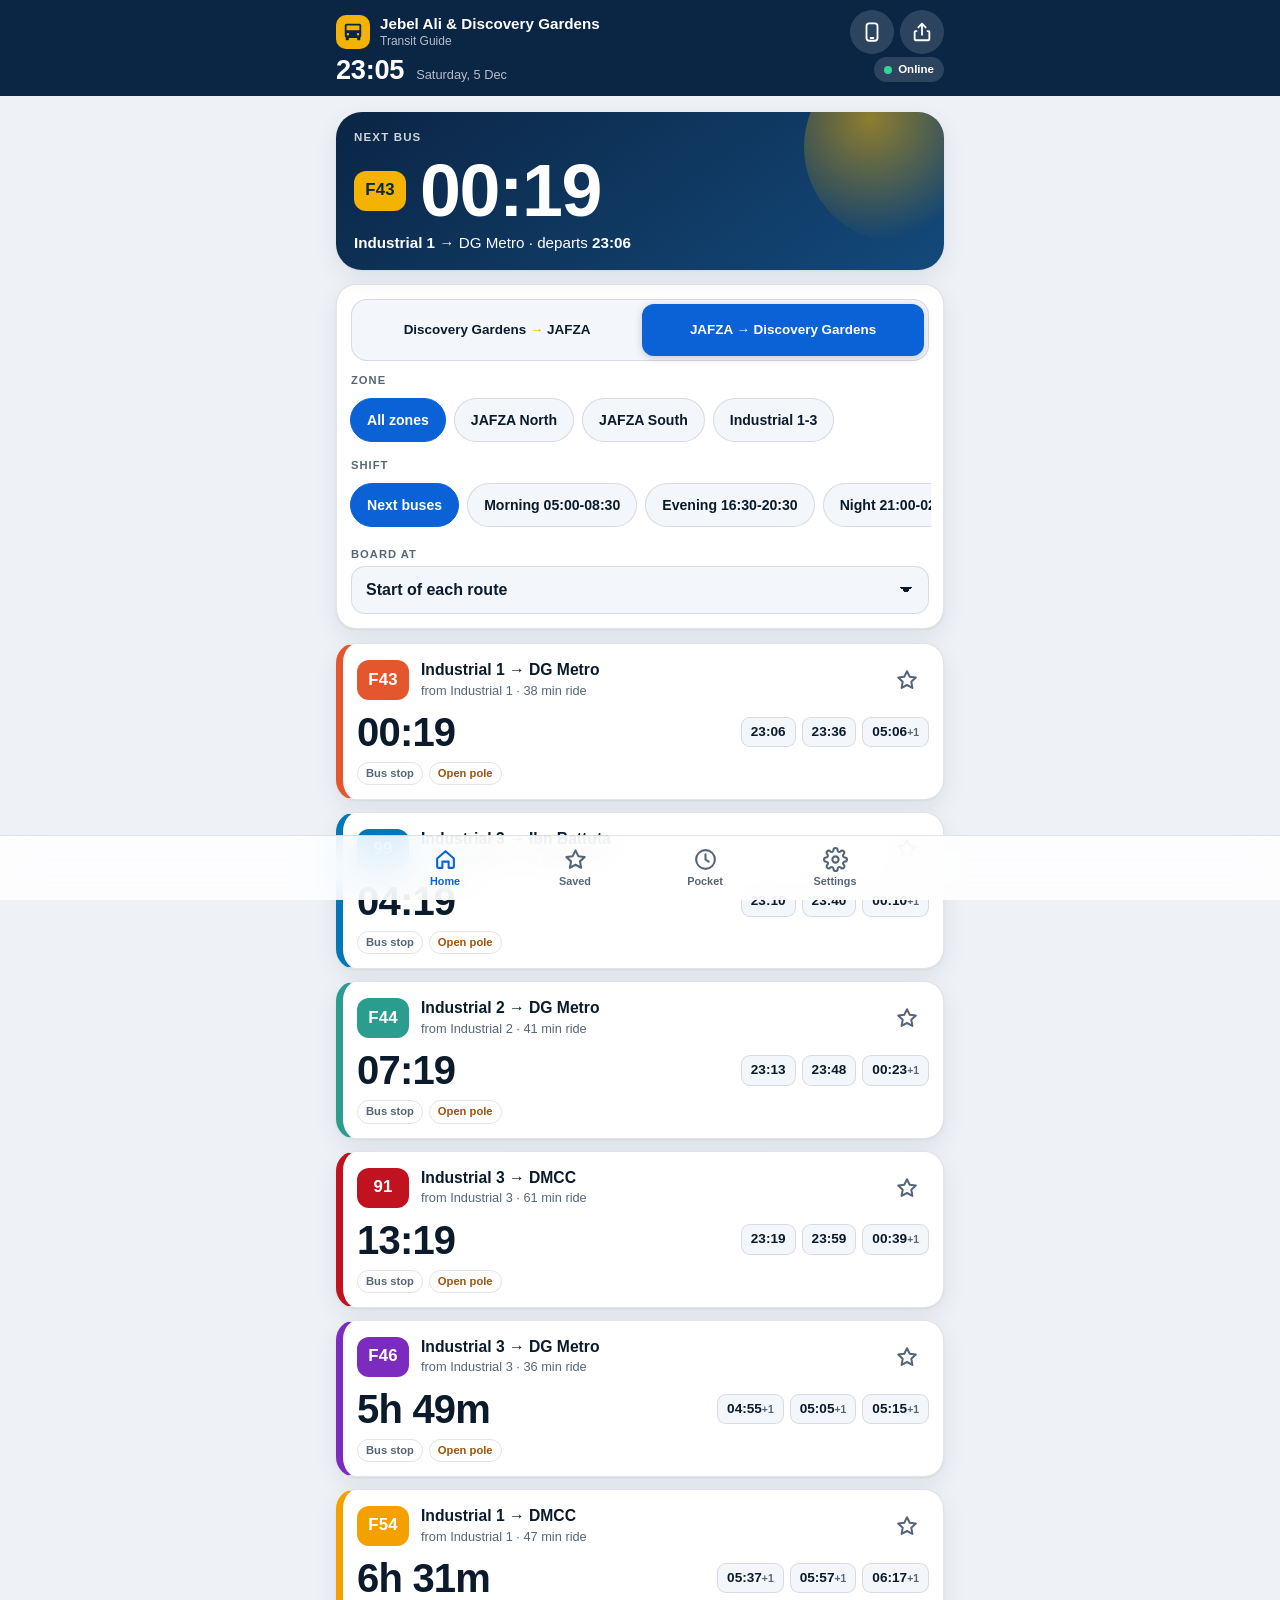
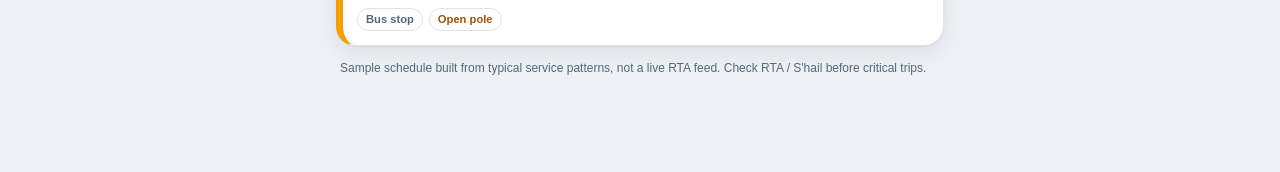
==== index.html @ 475da029 "Add files via upload" ====
<!doctype html>
<html lang="en" data-theme="standard">
<head>
  <meta charset="utf-8">
  <meta name="viewport" content="width=device-width, initial-scale=1, viewport-fit=cover">
  <title>Jebel Ali &amp; Discovery Gardens Transit Guide</title>
  <meta name="description" content="Offline-first bus timetable for Discovery Gardens, JAFZA and Jebel Ali Industrial Area. Routes F43, F44, F46, F54, 99 and 91 with live countdowns and Dubai Metro links.">
  <meta name="theme-color" content="#0b2545" id="meta-theme">
  <meta name="application-name" content="JAFZA Commute">

  <!-- iOS / PWA -->
  <meta name="mobile-web-app-capable" content="yes">
  <meta name="apple-mobile-web-app-capable" content="yes">
  <meta name="apple-mobile-web-app-title" content="JAFZA Commute">
  <meta name="apple-mobile-web-app-status-bar-style" content="black-translucent">
  <meta name="format-detection" content="telephone=no">
  <link rel="manifest" href="manifest.webmanifest">
  <link rel="icon" href="favicon.svg" type="image/svg+xml">
  <link rel="icon" href="favicon.ico" sizes="any">
  <link rel="apple-touch-icon" href="apple-touch-icon.png">

  <!-- Open Graph / Twitter.  Replace the base URL below with your GitHub Pages address
       (tools/builder.html can do this for you when it makes the ZIP). -->
  <meta property="og:type" content="website">
  <meta property="og:site_name" content="JAFZA Commute">
  <meta property="og:title" content="Jebel Ali &amp; Discovery Gardens Bus Timetable">
  <meta property="og:description" content="Offline-first bus times for shift workers: Discovery Gardens, JAFZA and Jebel Ali Industrial. Next-bus countdown, pocket mode and Metro links.">
  <meta property="og:url" content="https://YOUR-USERNAME.github.io/jebel-ali-pwa/">
  <meta property="og:image" content="https://YOUR-USERNAME.github.io/jebel-ali-pwa/og-image.png">
  <meta property="og:image:width" content="1200">
  <meta property="og:image:height" content="630">
  <meta property="og:image:alt" content="Jebel Ali and Discovery Gardens Bus Timetable">
  <meta name="twitter:card" content="summary_large_image">
  <meta name="twitter:title" content="Jebel Ali &amp; Discovery Gardens Bus Timetable">
  <meta name="twitter:description" content="Offline-first bus times for shift workers: Discovery Gardens, JAFZA and Jebel Ali Industrial.">
  <meta name="twitter:image" content="https://YOUR-USERNAME.github.io/jebel-ali-pwa/og-image.png">

  <script>
    /* Apply saved display mode before first paint (no flash). */
    try {
      var t = JSON.parse(localStorage.getItem('jaf.theme'));
      if (t === 'sun' || t === 'oled' || t === 'standard') document.documentElement.dataset.theme = t;
      var c = { standard: '#0b2545', sun: '#000000', oled: '#000000' }[document.documentElement.dataset.theme];
      document.addEventListener('DOMContentLoaded', function () { document.getElementById('meta-theme').content = c; });
    } catch (e) {}
  </script>
  <link rel="stylesheet" href="css/styles.css">
</head>
<body>

<!-- Icon sprite -->
<svg width="0" height="0" style="position:absolute" aria-hidden="true" focusable="false">
  <defs>
    <symbol id="i-bus" viewBox="0 0 24 24"><path fill="currentColor" d="M5 3h14a2 2 0 0 1 2 2v11a2 2 0 0 1-1 1.7V20a1 1 0 0 1-1 1h-1.5a1 1 0 0 1-1-1v-1.5h-9V20a1 1 0 0 1-1 1H5a1 1 0 0 1-1-1v-2.3A2 2 0 0 1 3 16V5a2 2 0 0 1 2-2Zm0 2v5h14V5H5Zm1.5 8.2a1.3 1.3 0 1 0 0 2.6 1.3 1.3 0 0 0 0-2.6Zm11 0a1.3 1.3 0 1 0 0 2.6 1.3 1.3 0 0 0 0-2.6Z"/></symbol>
    <symbol id="i-star" viewBox="0 0 24 24"><path fill="none" stroke="currentColor" stroke-width="2" stroke-linejoin="round" d="m12 3.2 2.7 5.6 6.1.8-4.5 4.2 1.1 6.1L12 17l-5.4 2.9 1.1-6.1L3.2 9.6l6.1-.8L12 3.2Z"/></symbol>
    <symbol id="i-star-fill" viewBox="0 0 24 24"><path fill="currentColor" stroke="currentColor" stroke-width="2" stroke-linejoin="round" d="m12 3.2 2.7 5.6 6.1.8-4.5 4.2 1.1 6.1L12 17l-5.4 2.9 1.1-6.1L3.2 9.6l6.1-.8L12 3.2Z"/></symbol>
    <symbol id="i-share" viewBox="0 0 24 24"><path fill="none" stroke="currentColor" stroke-width="2" stroke-linecap="round" stroke-linejoin="round" d="M12 15V3m0 0L8 7m4-4 4 4M6 11H5a1 1 0 0 0-1 1v8a1 1 0 0 0 1 1h14a1 1 0 0 0 1-1v-8a1 1 0 0 0-1-1h-1"/></symbol>
    <symbol id="i-sun" viewBox="0 0 24 24"><g fill="none" stroke="currentColor" stroke-width="2" stroke-linecap="round"><circle cx="12" cy="12" r="4"/><path d="M12 2v2m0 16v2M4.9 4.9l1.4 1.4m11.4 11.4 1.4 1.4M2 12h2m16 0h2M4.9 19.1l1.4-1.4M17.7 6.3l1.4-1.4"/></g></symbol>
    <symbol id="i-battery" viewBox="0 0 24 24"><g fill="none" stroke="currentColor" stroke-width="2" stroke-linecap="round" stroke-linejoin="round"><rect x="2.5" y="7" width="16" height="10" rx="2.5"/><path d="M21.5 10.5v3"/><path d="M6 10v4" /></g></symbol>
    <symbol id="i-phone" viewBox="0 0 24 24"><g fill="none" stroke="currentColor" stroke-width="2" stroke-linecap="round" stroke-linejoin="round"><rect x="6" y="2.5" width="12" height="19" rx="3"/><path d="M10.5 18.5h3"/></g></symbol>
    <symbol id="i-home" viewBox="0 0 24 24"><path fill="none" stroke="currentColor" stroke-width="2" stroke-linejoin="round" stroke-linecap="round" d="M4 11 12 4l8 7v8a1 1 0 0 1-1 1h-4v-6H9v6H5a1 1 0 0 1-1-1v-8Z"/></symbol>
    <symbol id="i-gear" viewBox="0 0 24 24"><g fill="none" stroke="currentColor" stroke-width="2" stroke-linecap="round" stroke-linejoin="round"><circle cx="12" cy="12" r="3"/><path d="M19.4 15a1.7 1.7 0 0 0 .3 1.8l.1.1a2 2 0 1 1-2.8 2.8l-.1-.1a1.7 1.7 0 0 0-1.8-.3 1.7 1.7 0 0 0-1 1.5V21a2 2 0 1 1-4 0v-.1a1.7 1.7 0 0 0-1.1-1.5 1.7 1.7 0 0 0-1.8.3l-.1.1a2 2 0 1 1-2.8-2.8l.1-.1a1.7 1.7 0 0 0 .3-1.8 1.7 1.7 0 0 0-1.5-1H3a2 2 0 1 1 0-4h.1a1.7 1.7 0 0 0 1.5-1.1 1.7 1.7 0 0 0-.3-1.8l-.1-.1a2 2 0 1 1 2.8-2.8l.1.1a1.7 1.7 0 0 0 1.8.3H9a1.7 1.7 0 0 0 1-1.5V3a2 2 0 1 1 4 0v.1a1.7 1.7 0 0 0 1 1.5 1.7 1.7 0 0 0 1.8-.3l.1-.1a2 2 0 1 1 2.8 2.8l-.1.1a1.7 1.7 0 0 0-.3 1.8V9a1.7 1.7 0 0 0 1.5 1H21a2 2 0 1 1 0 4h-.1a1.7 1.7 0 0 0-1.5 1Z"/></g></symbol>
    <symbol id="i-glance" viewBox="0 0 24 24"><g fill="none" stroke="currentColor" stroke-width="2" stroke-linecap="round" stroke-linejoin="round"><circle cx="12" cy="12" r="9"/><path d="M12 7v5l3 2"/></g></symbol>
    <symbol id="i-close" viewBox="0 0 24 24"><path fill="none" stroke="currentColor" stroke-width="2.4" stroke-linecap="round" d="M6 6l12 12M18 6 6 18"/></symbol>
    <symbol id="i-metro" viewBox="0 0 24 24"><g fill="none" stroke="currentColor" stroke-width="2" stroke-linecap="round" stroke-linejoin="round"><rect x="5" y="3" width="14" height="14" rx="3"/><path d="M5 11h14M8 21l2-4m6 4-2-4"/><circle cx="9" cy="14" r=".6" fill="currentColor"/><circle cx="15" cy="14" r=".6" fill="currentColor"/></g></symbol>
    <symbol id="i-plus-box" viewBox="0 0 24 24"><g fill="none" stroke="currentColor" stroke-width="2" stroke-linecap="round" stroke-linejoin="round"><rect x="3.5" y="3.5" width="17" height="17" rx="4"/><path d="M12 8v8M8 12h8"/></g></symbol>
    <symbol id="i-wifi-off" viewBox="0 0 24 24"><g fill="none" stroke="currentColor" stroke-width="2" stroke-linecap="round"><path d="M2 9a15 15 0 0 1 20 0M5.5 12.5a10 10 0 0 1 13 0M9 16a5 5 0 0 1 6 0"/><circle cx="12" cy="19.5" r=".8" fill="currentColor"/></g></symbol>
  </defs>
</svg>

<a class="skip" href="#main">Skip to content</a>

<header class="topbar" id="topbar">
  <div class="topbar-in">
    <div class="brand">
      <svg class="logo" aria-hidden="true"><use href="#i-bus"/></svg>
      <div class="brand-text">
        <h1>Jebel Ali &amp; Discovery Gardens</h1>
        <p>Transit Guide</p>
      </div>
    </div>
    <div class="top-actions">
      <button class="icon-btn" id="btn-theme" type="button" aria-label="Display mode: Standard. Tap to change">
        <svg aria-hidden="true"><use href="#i-phone" id="theme-icon"/></svg>
      </button>
      <button class="icon-btn" id="btn-share-app" type="button" aria-label="Share this app">
        <svg aria-hidden="true"><use href="#i-share"/></svg>
      </button>
    </div>
  </div>
  <div class="topbar-in status-row">
    <span class="clock" id="clock" aria-label="Current time">--:--</span>
    <span class="date" id="date"></span>
    <span class="pill" id="net-pill"><i class="dot"></i><span id="net-text">Offline-ready</span></span>
  </div>
</header>

<main id="main" class="main">

  <!-- HOME -->
  <section id="view-home" class="view is-active" aria-label="Timetable">
    <div class="hero" id="hero" aria-live="polite"></div>

    <div class="panel controls">
      <div class="seg" id="seg-dir" role="group" aria-label="Direction">
        <button type="button" data-dir="out">Discovery Gardens <b>&rarr;</b> JAFZA</button>
        <button type="button" data-dir="in">JAFZA <b>&rarr;</b> Discovery Gardens</button>
      </div>

      <div class="label">Zone</div>
      <div class="chips" id="chips-area" role="group" aria-label="JAFZA zone"></div>

      <div class="label">Shift</div>
      <div class="chips" id="chips-shift" role="group" aria-label="Shift window"></div>

      <label class="field">
        <span class="label">Board at</span>
        <select id="sel-board"></select>
      </label>
    </div>

    <div id="route-list" class="list"></div>
    <p class="fine">Sample schedule built from typical service patterns, not a live RTA feed. Check RTA / S'hail before critical trips.</p>
  </section>

  <!-- SAVED -->
  <section id="view-favs" class="view" aria-label="Saved stops">
    <h2 class="h2">Favorite stops</h2>
    <div id="fav-list" class="list"></div>
  </section>

  <!-- SETTINGS -->
  <section id="view-settings" class="view" aria-label="Settings">
    <h2 class="h2">Display mode</h2>
    <div class="modes" id="mode-list" role="radiogroup" aria-label="Display mode">
      <button type="button" role="radio" data-theme-pick="standard">
        <span class="mode-prev m-standard"></span>
        <strong>Standard</strong><small>Clean iOS-style look</small>
      </button>
      <button type="button" role="radio" data-theme-pick="sun">
        <span class="mode-prev m-sun"></span>
        <strong>Direct Sunlight</strong><small>High contrast, big type, thick borders</small>
      </button>
      <button type="button" role="radio" data-theme-pick="oled">
        <span class="mode-prev m-oled"></span>
        <strong>Low Battery</strong><small>Pure black OLED, no animation</small>
      </button>
    </div>

    <h2 class="h2">App</h2>
    <div class="panel list-rows">
      <button type="button" class="row" id="btn-a2hs"><svg aria-hidden="true"><use href="#i-plus-box"/></svg><span>Add to Home Screen<small>Step-by-step guide for iPhone</small></span></button>
      <button type="button" class="row" id="btn-install" hidden><svg aria-hidden="true"><use href="#i-plus-box"/></svg><span>Install app<small>Add to your home screen</small></span></button>
      <button type="button" class="row" id="btn-share-set"><svg aria-hidden="true"><use href="#i-share"/></svg><span>Share this app<small>Send the link to a colleague</small></span></button>
      <button type="button" class="row" id="btn-clear-favs"><svg aria-hidden="true"><use href="#i-star"/></svg><span>Clear favorites<small id="fav-count">0 saved</small></span></button>
    </div>

    <h2 class="h2">About</h2>
    <div class="panel about">
      <p><b>Works offline.</b> Times are calculated from your phone clock and stored on this device. No account, no tracking.</p>
      <p><b>Sample data.</b> Timetables are illustrative, based on typical service patterns for these corridors. They are not an official RTA feed. Confirm with RTA, S'hail or Dubai Drive.</p>
      <p class="mono" id="about-ver"></p>
    </div>
  </section>
</main>

<!-- Bottom tab bar -->
<nav class="tabbar" id="tabbar" aria-label="Main">
  <button type="button" data-tab="home" class="is-active" aria-current="page"><svg aria-hidden="true"><use href="#i-home"/></svg><span>Home</span></button>
  <button type="button" data-tab="favs"><svg aria-hidden="true"><use href="#i-star"/></svg><span>Saved</span></button>
  <button type="button" id="tab-glance"><svg aria-hidden="true"><use href="#i-glance"/></svg><span>Pocket</span></button>
  <button type="button" data-tab="settings"><svg aria-hidden="true"><use href="#i-gear"/></svg><span>Settings</span></button>
</nav>

<!-- Sheets -->
<div class="backdrop" id="backdrop"></div>

<aside class="sheet" id="sheet-route" role="dialog" aria-modal="true" aria-labelledby="sr-title" aria-hidden="true">
  <div class="grab" aria-hidden="true"></div>
  <div id="sheet-route-body"></div>
</aside>

<aside class="sheet" id="sheet-a2hs" role="dialog" aria-modal="true" aria-labelledby="a2-title" aria-hidden="true">
  <div class="grab" aria-hidden="true"></div>
  <div class="sheet-head">
    <h2 id="a2-title">Add to Home Screen</h2>
    <button class="icon-btn" type="button" data-close aria-label="Close"><svg aria-hidden="true"><use href="#i-close"/></svg></button>
  </div>
  <p class="lead">Open it like an app, full screen, even with no signal.</p>

  <div class="demo" aria-hidden="true">
    <div class="demo-phone">
      <div class="frame f1">
        <div class="demo-page"><span></span><span></span><span></span></div>
        <div class="demo-bar">
          <i>&lsaquo;</i><i>&rsaquo;</i>
          <b class="share-ico"><svg><use href="#i-share"/></svg><em class="ripple"></em></b>
          <i>&#9633;</i><i>&#8943;</i>
        </div>
        <div class="finger f-share"></div>
        <div class="cap">1 &middot; Tap the <b>Share</b> button</div>
      </div>
      <div class="frame f2">
        <div class="demo-menu">
          <div class="mi">Copy</div>
          <div class="mi">Add to Reading List</div>
          <div class="mi hot"><span>Add to Home Screen</span><svg><use href="#i-plus-box"/></svg></div>
          <div class="mi">Add Bookmark</div>
        </div>
        <div class="finger f-add"></div>
        <div class="cap">2 &middot; Scroll, tap <b>Add to Home Screen</b></div>
      </div>
      <div class="frame f3">
        <div class="demo-dialog">
          <div class="dd-top"><span>Cancel</span><b>Add to Home Screen</b><span class="hot">Add</span></div>
          <div class="dd-body"><svg class="logo"><use href="#i-bus"/></svg><div><b>JAFZA Commute</b><small>jebel-ali-pwa</small></div></div>
        </div>
        <div class="finger f-confirm"></div>
        <div class="cap">3 &middot; Tap <b>Add</b> (top right)</div>
      </div>
    </div>
  </div>
  <p class="fine" id="a2-note">Use <b>Safari</b> on iPhone or iPad. In other iOS browsers, open this page in Safari first.</p>
  <button class="btn primary wide" type="button" data-close id="a2-done">Got it</button>
  <button class="btn ghost wide" type="button" id="a2-never">Don't show again</button>
</aside>

<!-- Pocket / glance mode -->
<div class="glance" id="glance" role="dialog" aria-modal="true" aria-label="Pocket mode" hidden>
  <div class="glance-top">
    <span class="g-tag">Pocket mode</span>
    <button class="icon-btn" type="button" id="glance-close" aria-label="Exit pocket mode"><svg aria-hidden="true"><use href="#i-close"/></svg></button>
  </div>
  <div class="g-clock" id="g-clock" aria-hidden="true">--:--</div>
  <div class="g-date" id="g-date"></div>
  <div class="g-list" id="g-list" aria-live="polite"></div>
  <div class="g-foot">
    <button type="button" class="btn wake" id="btn-wake" aria-pressed="false">
      <svg aria-hidden="true"><use href="#i-sun"/></svg><span id="wake-text">Keep screen awake: Off</span>
    </button>
    <p class="fine" id="g-hint"></p>
  </div>
</div>

<div class="toast" id="toast" role="status" aria-live="polite"></div>

<noscript><p style="padding:24px;font-family:sans-serif">This guide needs JavaScript. Please enable it to see bus times.</p></noscript>

<script src="js/transit-data.js"></script>
<script src="js/app.js"></script>
</body>
</html>
---- css/styles.css ----
/* Jebel Ali & Discovery Gardens Transit Guide - styles
   Three display modes via [data-theme] on <html>: standard | sun | oled */

:root {
  --font: -apple-system, BlinkMacSystemFont, "SF Pro Text", "SF Pro Display", "Segoe UI", Roboto, "Helvetica Neue", Arial, sans-serif;
  --mono: ui-monospace, "SF Mono", Menlo, Consolas, monospace;
  --sat: env(safe-area-inset-top, 0px);
  --sab: env(safe-area-inset-bottom, 0px);
  --sal: env(safe-area-inset-left, 0px);
  --sar: env(safe-area-inset-right, 0px);
  --tabbar-h: 64px;           /* measured at runtime by app.js */
  --radius: 20px;
  --radius-sm: 14px;
  --spring: cubic-bezier(.34, 1.56, .64, 1);
  --ease: cubic-bezier(.2, .8, .2, 1);
  --fs: 1;
}

html[data-theme="standard"] {
  --bg: #eef2f7; --surface: #fff; --surface2: #f3f6fa;
  --text: #0b1b2b; --muted: #566678; --border: rgba(11, 27, 43, .12);
  --accent: #0a62d6; --accent-ink: #fff; --gold: #f5b301;
  --ok: #0e7a55; --warn: #a15207; --bad: #c62828;
  --head-bg: #0b2545; --head-ink: #fff; --head-muted: rgba(255, 255, 255, .7);
  --shadow: 0 1px 2px rgba(11, 27, 43, .06), 0 8px 24px rgba(11, 27, 43, .08);
  --bw: 1px; --blur: saturate(1.6) blur(18px);
  --hero-bg: linear-gradient(145deg, #0b2545, #13497a); --hero-ink: #fff;
  --tab-bg: rgba(255, 255, 255, .86);
}
html[data-theme="sun"] {
  --bg: #ffe100; --surface: #fff; --surface2: #fff6a8;
  --text: #000; --muted: #1c1c1c; --border: #000;
  --accent: #000; --accent-ink: #ffe100; --gold: #000;
  --ok: #004d25; --warn: #6b3200; --bad: #8f0000;
  --head-bg: #000; --head-ink: #ffe100; --head-muted: #ffe100;
  --shadow: none; --bw: 3px; --blur: none;
  --hero-bg: #000; --hero-ink: #ffe100;
  --tab-bg: #fff;
  --fs: 1.1;
}
html[data-theme="oled"] {
  --bg: #000; --surface: #000; --surface2: #060d07;
  --text: #c2ebc9; --muted: #6f9276; --border: #1b3a21;
  --accent: #4fc86d; --accent-ink: #000; --gold: #d99a2b;
  --ok: #4fc86d; --warn: #d99a2b; --bad: #d9674b;
  --head-bg: #000; --head-ink: #c2ebc9; --head-muted: #6f9276;
  --shadow: none; --bw: 1px; --blur: none;
  --hero-bg: #000; --hero-ink: #4fc86d;
  --tab-bg: #000;
}
/* Low-battery mode: stop all motion and effects */
html[data-theme="oled"] *, html[data-theme="oled"] *::before, html[data-theme="oled"] *::after {
  animation: none !important; transition: none !important; scroll-behavior: auto !important;
  backdrop-filter: none !important; -webkit-backdrop-filter: none !important; box-shadow: none !important;
}

* { box-sizing: border-box; -webkit-tap-highlight-color: transparent; }
html { font-size: calc(16px * var(--fs)); -webkit-text-size-adjust: 100%; text-size-adjust: 100%; background: var(--bg); }
body {
  margin: 0; min-height: 100dvh; font-family: var(--font); color: var(--text); background: var(--bg);
  line-height: 1.35; -webkit-font-smoothing: antialiased; overscroll-behavior-y: none;
}
html[data-theme="sun"] body { font-weight: 600; letter-spacing: .01em; }
button, select { font: inherit; color: inherit; }
button { cursor: pointer; border: 0; background: none; padding: 0; touch-action: manipulation; }
h1, h2, h3, p { margin: 0; }
svg { display: block; }
[hidden] { display: none !important; }
.skip { position: absolute; left: -999px; top: 0; background: var(--accent); color: var(--accent-ink); padding: 10px 14px; z-index: 100; }
.skip:focus { left: 8px; top: calc(var(--sat) + 8px); }
:focus-visible { outline: 3px solid var(--gold); outline-offset: 2px; }
html[data-theme="sun"] :focus-visible { outline-color: #000; outline-offset: 3px; }

/* ---------- Top bar ---------- */
.topbar {
  position: sticky; top: 0; z-index: 20; background: var(--head-bg); color: var(--head-ink);
  padding-top: var(--sat); padding-left: var(--sal); padding-right: var(--sar);
  border-bottom: var(--bw) solid var(--border);
}
html[data-theme="oled"] .topbar { border-color: var(--border); }
.topbar-in { max-width: 640px; margin: 0 auto; padding: 10px 16px 0; display: flex; align-items: center; gap: 10px; }
.brand { display: flex; align-items: center; gap: 10px; min-width: 0; flex: 1; }
.logo { width: 34px; height: 34px; flex: none; padding: 6px; border-radius: 10px; background: var(--gold); color: #0b2545; }
html[data-theme="sun"] .logo { background: #ffe100; color: #000; }
html[data-theme="oled"] .logo { background: transparent; color: var(--accent); border: 1px solid var(--border); }
.brand-text { min-width: 0; }
.brand h1 { font-size: .95rem; font-weight: 700; line-height: 1.15; white-space: nowrap; overflow: hidden; text-overflow: ellipsis; }
.brand p { font-size: .75rem; color: var(--head-muted); }
.top-actions { display: flex; gap: 6px; }
.icon-btn {
  width: 44px; height: 44px; border-radius: 50%; display: grid; place-items: center;
  background: rgba(255, 255, 255, .14); color: inherit; transition: transform .25s var(--spring), background .2s;
}
.icon-btn svg { width: 22px; height: 22px; }
.icon-btn:active { transform: scale(.88); }
html[data-theme="sun"] .topbar .icon-btn { background: #ffe100; color: #000; }
html[data-theme="oled"] .icon-btn { background: transparent; border: 1px solid var(--border); }
.status-row { padding: 2px 16px 12px; gap: 12px; align-items: baseline; }
.clock { font-size: 1.7rem; font-weight: 700; font-variant-numeric: tabular-nums; letter-spacing: -.01em; line-height: 1; }
.date { font-size: .8rem; color: var(--head-muted); flex: 1; }
.pill { display: inline-flex; align-items: center; gap: 6px; font-size: .72rem; font-weight: 600; padding: 5px 10px; border-radius: 99px; background: rgba(255, 255, 255, .14); white-space: nowrap; align-self: center; }
.pill .dot { width: 8px; height: 8px; border-radius: 50%; background: #34d399; }
.pill.is-offline .dot { background: var(--gold); }
html[data-theme="sun"] .pill { background: #ffe100; color: #000; }
html[data-theme="sun"] .pill .dot { background: #000; }
html[data-theme="oled"] .pill { background: transparent; border: 1px solid var(--border); }
html[data-theme="oled"] .pill .dot { background: var(--accent); }

/* ---------- Layout ---------- */
.main {
  max-width: 640px; margin: 0 auto; padding: 16px;
  padding-left: max(16px, var(--sal)); padding-right: max(16px, var(--sar));
  padding-bottom: calc(var(--tabbar-h) + var(--sab) + 28px);
}
.view { display: none; }
.view.is-active { display: block; animation: viewIn .35s var(--ease); }
@keyframes viewIn { from { opacity: 0; transform: translateY(8px); } to { opacity: 1; transform: none; } }
.h2 { font-size: .8rem; text-transform: uppercase; letter-spacing: .08em; color: var(--muted); margin: 22px 4px 10px; font-weight: 700; }
.view > .h2:first-child { margin-top: 4px; }
.fine { font-size: .75rem; color: var(--muted); margin: 14px 4px 0; line-height: 1.45; }
.list { display: grid; gap: 12px; margin-top: 14px; }
.panel { background: var(--surface); border-radius: var(--radius); border: var(--bw) solid var(--border); box-shadow: var(--shadow); padding: 14px; }

/* ---------- Hero ---------- */
.hero {
  background: var(--hero-bg); color: var(--hero-ink); border-radius: 26px; padding: 18px 18px 16px;
  border: var(--bw) solid var(--border); box-shadow: var(--shadow); position: relative; overflow: hidden;
}
html[data-theme="standard"] .hero { border: 0; }
html[data-theme="standard"] .hero::after {
  content: ""; position: absolute; right: -50px; top: -60px; width: 190px; height: 190px; border-radius: 50%;
  background: radial-gradient(circle at 35% 35%, rgba(245, 179, 1, .55), rgba(245, 179, 1, 0) 70%); pointer-events: none;
}
.hero .eyebrow { font-size: .72rem; text-transform: uppercase; letter-spacing: .1em; font-weight: 700; opacity: .8; }
.hero-main { display: flex; align-items: center; gap: 14px; margin: 8px 0 6px; position: relative; z-index: 1; }
.cd { font-variant-numeric: tabular-nums; font-feature-settings: "tnum"; font-weight: 800; letter-spacing: -.02em; line-height: 1; }
.hero .cd { font-size: clamp(2.8rem, 15vw, 4.6rem); min-width: 5.2ch; }
.hero-sub { font-size: .95rem; position: relative; z-index: 1; line-height: 1.35; }
.hero-sub b { font-weight: 700; }
.hero .rbadge { background: var(--gold); color: #0b2545; flex: none; }
html[data-theme="sun"] .hero .rbadge { background: #ffe100; color: #000; }
html[data-theme="oled"] .hero .rbadge { background: transparent; color: var(--accent); border: 1px solid var(--accent); }
.hero.is-empty .hero-main { margin-bottom: 0; }
.hero.is-empty .hero-main span { font-size: 1.2rem; font-weight: 700; }

/* ---------- Controls ---------- */
.controls { margin-top: 14px; display: grid; gap: 8px; }
.label { font-size: .7rem; text-transform: uppercase; letter-spacing: .09em; color: var(--muted); font-weight: 700; margin-top: 4px; }
.seg { display: grid; grid-template-columns: 1fr 1fr; gap: 4px; padding: 4px; background: var(--surface2); border-radius: 16px; border: var(--bw) solid var(--border); }
.seg button { min-height: 52px; border-radius: 12px; font-size: .84rem; font-weight: 700; line-height: 1.15; padding: 6px 8px; transition: background .2s, transform .25s var(--spring); }
.seg button b { color: var(--gold); }
html[data-theme="sun"] .seg button b { color: inherit; }
.seg button:active { transform: scale(.96); }
.seg button[aria-pressed="true"] { background: var(--accent); color: var(--accent-ink); box-shadow: 0 2px 8px rgba(0, 0, 0, .18); }
.seg button[aria-pressed="true"] b { color: inherit; }
.chips { display: flex; gap: 8px; overflow-x: auto; scrollbar-width: none; padding: 2px 1px 4px; margin: 0 -2px; }
.chips::-webkit-scrollbar { display: none; }
.chip {
  flex: none; min-height: 44px; padding: 0 16px; border-radius: 99px; font-size: .88rem; font-weight: 600;
  background: var(--surface2); border: var(--bw) solid var(--border); transition: transform .25s var(--spring), background .2s;
}
.chip:active { transform: scale(.94); }
.chip[aria-pressed="true"] { background: var(--accent); color: var(--accent-ink); border-color: var(--accent); }
.field { display: grid; gap: 4px; margin-top: 4px; }
select {
  width: 100%; min-height: 48px; padding: 0 40px 0 14px; border-radius: 14px; background: var(--surface2); text-overflow: ellipsis;
  border: var(--bw) solid var(--border); font-weight: 600; font-size: 1rem; appearance: none; -webkit-appearance: none;
  background-image: linear-gradient(45deg, transparent 50%, currentColor 50%), linear-gradient(135deg, currentColor 50%, transparent 50%);
  background-position: calc(100% - 22px) 50%, calc(100% - 16px) 50%; background-size: 6px 6px; background-repeat: no-repeat;
}

/* ---------- Route cards ---------- */
.route {
  background: var(--surface); border: var(--bw) solid var(--border); border-radius: var(--radius); box-shadow: var(--shadow);
  padding: 14px; display: grid; gap: 10px; cursor: pointer; border-left: 7px solid var(--rc, var(--accent));
  transition: transform .3s var(--spring);
}
.route:active { transform: scale(.985); }
html[data-theme="sun"] .route { border-left-width: 10px; border-left-color: #000; }
html[data-theme="oled"] .route { border-left-color: var(--accent); }
.route-top { display: flex; align-items: center; gap: 12px; }
.rbadge {
  flex: none; min-width: 52px; height: 40px; padding: 0 10px; display: grid; place-items: center; border-radius: 12px;
  background: var(--rc, var(--accent)); color: #fff; font-weight: 800; font-size: 1.05rem; letter-spacing: .01em;
}
html[data-theme="sun"] .rbadge { background: #000; color: #ffe100; }
html[data-theme="oled"] .rbadge { background: transparent; color: var(--accent); border: 1px solid var(--accent); }
.rtitle { flex: 1; min-width: 0; display: grid; }
.rtitle strong { font-size: .98rem; line-height: 1.2; }
.rtitle span { font-size: .8rem; color: var(--muted); margin-top: 2px; }
.star { width: 44px; height: 44px; display: grid; place-items: center; border-radius: 50%; color: var(--muted); transition: transform .3s var(--spring), color .2s; flex: none; }
.star svg { width: 24px; height: 24px; }
.star:active { transform: scale(.8); }
.star.on { color: var(--gold); }
html[data-theme="sun"] .star.on { color: #000; }
.route-next { display: flex; align-items: center; gap: 14px; }
.route-next .cd { font-size: clamp(1.9rem, 9vw, 2.5rem); min-width: 4.8ch; }
.rtimes { display: flex; flex-wrap: wrap; gap: 6px; flex: 1; justify-content: flex-end; }
.tm { font-size: .85rem; font-weight: 700; font-variant-numeric: tabular-nums; padding: 5px 9px; border-radius: 9px; background: var(--surface2); border: var(--bw) solid var(--border); }
.tm small { font-size: .65rem; color: var(--muted); font-weight: 700; }
.badges { display: flex; flex-wrap: wrap; gap: 6px; }
.b { font-size: .7rem; font-weight: 700; padding: 3px 8px; border-radius: 99px; border: var(--bw) solid var(--border); color: var(--muted); }
.b.ac { color: var(--ok); } .b.open { color: var(--warn); }
.empty { text-align: center; padding: 28px 16px; color: var(--muted); }
.empty b { color: var(--text); display: block; font-size: 1.05rem; margin-bottom: 4px; }

/* ---------- Tab bar ---------- */
.tabbar {
  position: fixed; left: 0; right: 0; bottom: 0; z-index: 30; display: flex; justify-content: center;
  padding: 6px max(8px, var(--sar)) calc(6px + var(--sab)) max(8px, var(--sal));
  background: var(--tab-bg); border-top: var(--bw) solid var(--border);
  -webkit-backdrop-filter: var(--blur); backdrop-filter: var(--blur);
}
.tabbar button {
  flex: 1; max-width: 160px; min-height: 52px; display: grid; justify-items: center; align-content: center; gap: 2px;
  font-size: .68rem; font-weight: 700; color: var(--muted); border-radius: 14px; transition: transform .25s var(--spring), color .2s;
}
.tabbar svg { width: 25px; height: 25px; }
.tabbar button:active { transform: scale(.9); }
.tabbar button.is-active { color: var(--accent); }
html[data-theme="sun"] .tabbar button { color: #000; }
html[data-theme="sun"] .tabbar button.is-active { background: #000; color: #ffe100; }

/* ---------- Sheets ---------- */
.backdrop { position: fixed; inset: 0; z-index: 40; background: rgba(5, 12, 22, .5); opacity: 0; pointer-events: none; transition: opacity .3s; }
.backdrop.show { opacity: 1; pointer-events: auto; }
html[data-theme="oled"] .backdrop { background: rgba(0, 0, 0, .85); }
.sheet {
  position: fixed; left: 0; right: 0; bottom: 0; z-index: 50; max-width: 640px; margin: 0 auto;
  max-height: 92dvh; overflow-y: auto; overscroll-behavior: contain; -webkit-overflow-scrolling: touch;
  background: var(--surface); color: var(--text); border-radius: 28px 28px 0 0; border: var(--bw) solid var(--border); border-bottom: 0;
  padding: 8px 18px calc(24px + var(--sab)); box-shadow: 0 -10px 40px rgba(0, 0, 0, .25);
  transform: translateY(105%); visibility: hidden; transition: transform .4s var(--ease), visibility 0s .4s;
}
.sheet.open { transform: none; visibility: visible; transition: transform .4s var(--ease), visibility 0s; }
.grab { width: 44px; height: 5px; border-radius: 3px; background: var(--border); margin: 4px auto 10px; }
html[data-theme="sun"] .grab { background: #000; }
.sheet-head { display: flex; align-items: center; gap: 12px; margin-bottom: 8px; }
.sheet-head h2 { flex: 1; font-size: 1.2rem; line-height: 1.2; }
.sheet-head .icon-btn { background: var(--surface2); color: var(--text); border: var(--bw) solid var(--border); }
.lead { color: var(--muted); margin: 0 2px 12px; }
.btn {
  min-height: 52px; padding: 0 20px; border-radius: 16px; font-weight: 700; display: inline-flex; align-items: center; justify-content: center; gap: 8px;
  background: var(--surface2); border: var(--bw) solid var(--border); transition: transform .25s var(--spring);
}
.btn svg { width: 22px; height: 22px; }
.btn:active { transform: scale(.95); }
.btn.primary { background: var(--accent); color: var(--accent-ink); border-color: var(--accent); }
.btn.ghost { background: transparent; border-color: transparent; color: var(--muted); }
.btn.wide { width: 100%; margin-top: 8px; }
.btn-row { display: grid; grid-template-columns: 1fr 1fr; gap: 10px; margin: 12px 0; }

.next-box { display: flex; align-items: center; gap: 14px; background: var(--surface2); border: var(--bw) solid var(--border); border-radius: 18px; padding: 12px 14px; margin: 8px 0; }
.next-box .cd { font-size: 2.3rem; min-width: 4.8ch; }
.next-box small { color: var(--muted); display: block; }

.tl { list-style: none; margin: 12px 0 4px; padding: 0; position: relative; }
.tl li { display: flex; align-items: center; gap: 12px; padding: 8px 0 8px 0; position: relative; min-height: 52px; }
.tl li::before { content: ""; position: absolute; left: 11px; top: 0; bottom: 0; width: 3px; background: var(--rc, var(--accent)); opacity: .5; }
.tl li:first-child::before { top: 50%; } .tl li:last-child::before { bottom: 50%; }
.tl .node { flex: none; width: 25px; height: 25px; border-radius: 50%; background: var(--surface); border: 4px solid var(--rc, var(--accent)); position: relative; z-index: 1; }
.tl li.here .node { background: var(--rc, var(--accent)); box-shadow: 0 0 0 5px color-mix(in srgb, var(--rc, var(--accent)) 25%, transparent); }
.tl li.pass { opacity: .5; }
.tl .nm { flex: 1; min-width: 0; display: grid; }
.tl .nm strong { font-size: .95rem; line-height: 1.2; }
.tl .nm span { font-size: .72rem; color: var(--muted); }
.tl time { font-weight: 700; font-variant-numeric: tabular-nums; }
html[data-theme="sun"] .tl .node { border-color: #000; } html[data-theme="sun"] .tl li::before { background: #000; opacity: 1; }
html[data-theme="sun"] .tl li.here .node { background: #000; }
html[data-theme="oled"] .tl .node { border-color: var(--accent); } html[data-theme="oled"] .tl li::before { background: var(--accent); }
html[data-theme="oled"] .tl li.here .node { background: var(--accent); }

.tt { display: grid; gap: 6px; margin-top: 8px; }
.tt-row { display: grid; grid-template-columns: 44px 1fr; gap: 10px; align-items: start; }
.tt-h { font-weight: 800; font-variant-numeric: tabular-nums; padding-top: 5px; color: var(--muted); }
.tt-m { display: flex; flex-wrap: wrap; gap: 6px; }
.tt-m span { font-variant-numeric: tabular-nums; font-weight: 600; padding: 4px 8px; border-radius: 8px; border: var(--bw) solid var(--border); font-size: .88rem; }
.tt-m span.past { opacity: .4; }
.tt-m span.next { background: var(--accent); color: var(--accent-ink); border-color: var(--accent); font-weight: 800; }

/* ---------- Settings ---------- */
.modes { display: grid; gap: 10px; }
.modes button {
  display: grid; grid-template-columns: 64px 1fr; grid-template-rows: auto auto; column-gap: 14px; align-items: center; text-align: left;
  padding: 12px; border-radius: var(--radius); background: var(--surface); border: var(--bw) solid var(--border); transition: transform .25s var(--spring);
}
.modes button:active { transform: scale(.98); }
.modes button[aria-checked="true"] { outline: 3px solid var(--accent); outline-offset: -1px; }
.modes .mode-prev { grid-row: 1 / 3; width: 64px; height: 64px; border-radius: 16px; border: 2px solid rgba(128, 128, 128, .4); position: relative; }
.modes strong { align-self: end; } .modes small { color: var(--muted); align-self: start; }
.m-standard { background: linear-gradient(160deg, #0b2545 0 38%, #eef2f7 38%); }
.m-standard::after { content: ""; position: absolute; left: 10px; right: 10px; bottom: 10px; height: 14px; border-radius: 6px; background: #fff; box-shadow: 0 0 0 1px rgba(0, 0, 0, .1); }
.m-sun { background: #ffe100; border-color: #000 !important; border-width: 4px !important; }
.m-sun::after { content: ""; position: absolute; left: 8px; right: 8px; bottom: 8px; height: 16px; border-radius: 4px; background: #000; }
.m-oled { background: #000; border-color: #1b3a21 !important; }
.m-oled::after { content: ""; position: absolute; left: 10px; right: 10px; bottom: 12px; height: 4px; border-radius: 2px; background: #4fc86d; box-shadow: 0 -10px 0 #d99a2b; }
.list-rows { padding: 4px 14px; }
.row { width: 100%; display: flex; align-items: center; gap: 14px; text-align: left; min-height: 60px; padding: 8px 0; font-weight: 600; }
.row + .row { border-top: var(--bw) solid var(--border); }
.row svg { width: 26px; height: 26px; color: var(--accent); flex: none; }
.row small { display: block; font-weight: 500; color: var(--muted); font-size: .78rem; }
.about p { margin-bottom: 10px; font-size: .9rem; line-height: 1.5; }
.about p:last-child { margin-bottom: 0; }
.mono { font-family: var(--mono); font-size: .75rem; color: var(--muted); }

/* ---------- Add-to-Home-Screen demo ---------- */
.demo { display: grid; place-items: center; margin: 4px 0 8px; }
.demo-phone { position: relative; width: min(100%, 300px); height: 300px; border-radius: 28px; background: #1c1c1e; padding: 10px; overflow: hidden; border: 3px solid #3a3a3c; }
.frame { position: absolute; inset: 10px; border-radius: 20px; background: #f2f2f7; color: #111; opacity: 0; animation: frameCycle 9s infinite; overflow: hidden; }
.f2 { animation-delay: 3s; } .f3 { animation-delay: 6s; }
@keyframes frameCycle { 0% { opacity: 0; } 4% { opacity: 1; } 31% { opacity: 1; } 35%, 100% { opacity: 0; } }
.frame .cap { position: absolute; left: 0; right: 0; top: 10px; text-align: center; font-size: .78rem; font-weight: 600; color: #333; padding: 0 10px; }
.demo-page { position: absolute; top: 44px; left: 16px; right: 16px; display: grid; gap: 10px; }
.demo-page span { height: 14px; border-radius: 7px; background: #d1d5db; } .demo-page span:nth-child(2) { width: 70%; } .demo-page span:nth-child(3) { width: 45%; }
.demo-bar { position: absolute; left: 0; right: 0; bottom: 0; height: 56px; background: #fafafc; border-top: 1px solid #d4d4d8; display: flex; align-items: center; justify-content: space-around; font-style: normal; color: #0a84ff; }
.demo-bar i { font-style: normal; font-size: 1.4rem; opacity: .85; }
.share-ico { position: relative; width: 34px; height: 34px; display: grid; place-items: center; }
.share-ico svg { width: 24px; height: 24px; }
.ripple { position: absolute; inset: -4px; border-radius: 50%; border: 3px solid #0a84ff; opacity: 0; animation: ripple 3s infinite; animation-delay: inherit; }
.f1 .ripple { animation: ripple 3s infinite; }
@keyframes ripple { 0%, 40% { transform: scale(.6); opacity: 0; } 55% { opacity: .9; } 100% { transform: scale(1.7); opacity: 0; } }
.demo-menu { position: absolute; left: 14px; right: 14px; top: 46px; background: #fff; border-radius: 14px; overflow: hidden; border: 1px solid #e0e0e6; }
.mi { padding: 13px 14px; font-size: .9rem; border-bottom: 1px solid #ececf1; display: flex; justify-content: space-between; align-items: center; }
.mi:last-child { border: 0; } .mi.hot { background: #e7f1ff; color: #0a62d6; font-weight: 700; } .mi svg { width: 20px; height: 20px; }
.demo-dialog { position: absolute; left: 12px; right: 12px; top: 46px; background: #fff; border-radius: 16px; border: 1px solid #e0e0e6; overflow: hidden; }
.dd-top { display: flex; justify-content: space-between; align-items: center; padding: 12px; font-size: .78rem; border-bottom: 1px solid #ececf1; color: #0a84ff; }
.dd-top b { color: #111; font-size: .8rem; } .dd-top .hot { font-weight: 800; background: #e7f1ff; border-radius: 8px; padding: 4px 9px; }
.dd-body { display: flex; align-items: center; gap: 12px; padding: 16px 14px; } .dd-body .logo { width: 48px; height: 48px; border-radius: 12px; } .dd-body small { display: block; color: #777; }
.finger { position: absolute; width: 44px; height: 44px; border-radius: 50%; background: rgba(10, 132, 255, .35); border: 2px solid rgba(10, 132, 255, .9); opacity: 0; animation: tap 3s infinite; }
.f-share { left: 50%; bottom: 7px; margin-left: -22px; animation-delay: 0s; }
.f-add { left: 50%; top: 100px; margin-left: -22px; }
.f-confirm { right: 14px; top: 46px; }
@keyframes tap { 0%, 30% { opacity: 0; transform: translateY(40px) scale(1.2); } 48% { opacity: 1; transform: translateY(0) scale(1); } 56% { transform: scale(.82); } 66% { transform: scale(1); } 85%, 100% { opacity: 0; } }

/* ---------- Pocket / glance mode ---------- */
.glance {
  position: fixed; inset: 0; z-index: 80; background: var(--bg); color: var(--text); display: flex; flex-direction: column;
  padding: calc(var(--sat) + 10px) max(18px, var(--sar)) calc(var(--sab) + 16px) max(18px, var(--sal)); overflow-y: auto;
}
html[data-theme="standard"] .glance { background: radial-gradient(120% 80% at 50% 0%, #17406b 0%, #0b2545 55%, #060f1e 100%); color: #fff; }
html[data-theme="standard"] .glance .panel, html[data-theme="standard"] .g-item { background: rgba(255, 255, 255, .1); border-color: rgba(255, 255, 255, .18); color: #fff; }
.glance-top { display: flex; justify-content: space-between; align-items: center; }
.g-tag { font-size: .75rem; text-transform: uppercase; letter-spacing: .12em; font-weight: 700; opacity: .75; }
.glance .icon-btn { background: rgba(128, 128, 128, .25); color: inherit; }
html[data-theme="sun"] .glance .icon-btn { background: #000; color: #ffe100; }
.g-clock { font-size: clamp(5rem, 30vw, 10rem); font-weight: 200; line-height: 1; text-align: center; margin-top: 4vh; font-variant-numeric: tabular-nums; letter-spacing: -.03em; }
html[data-theme="sun"] .g-clock { font-weight: 800; }
html[data-theme="oled"] .g-clock { color: var(--accent); }
.g-date { text-align: center; font-size: 1.1rem; opacity: .8; margin-bottom: 4vh; }
.g-list { display: grid; gap: 12px; }
.g-item { display: grid; grid-template-columns: auto 1fr auto; gap: 14px; align-items: center; padding: 14px 16px; border-radius: 22px; background: var(--surface); border: var(--bw) solid var(--border); }
.g-item .rbadge { min-width: 62px; height: 50px; font-size: 1.3rem; }
.g-item .where { min-width: 0; display: grid; } .g-item .where strong { font-size: 1rem; line-height: 1.2; } .g-item .where span { font-size: .8rem; opacity: .75; }
.g-item .cd { font-size: clamp(2rem, 11vw, 3rem); }
.g-empty { text-align: center; opacity: .8; padding: 18px; }
.g-foot { margin-top: auto; padding-top: 22px; display: grid; gap: 6px; }
.btn.wake { width: 100%; background: transparent; border: var(--bw) solid currentColor; color: inherit; }
.btn.wake[aria-pressed="true"] { background: var(--gold); color: #0b2545; border-color: var(--gold); }
html[data-theme="sun"] .btn.wake[aria-pressed="true"] { background: #000; color: #ffe100; }
html[data-theme="oled"] .btn.wake[aria-pressed="true"] { background: var(--accent); color: #000; }
.g-foot .fine { text-align: center; color: inherit; opacity: .7; }

/* ---------- Toast ---------- */
.toast {
  position: fixed; left: 50%; bottom: calc(var(--tabbar-h) + var(--sab) + 14px); z-index: 90; max-width: min(92vw, 420px);
  transform: translate(-50%, 20px); opacity: 0; pointer-events: none; background: #111827; color: #fff; padding: 12px 18px; border-radius: 99px;
  font-size: .88rem; font-weight: 600; text-align: center; transition: transform .35s var(--spring), opacity .25s;
}
.toast.show { transform: translate(-50%, 0); opacity: 1; }
html[data-theme="sun"] .toast { background: #000; color: #ffe100; border: 3px solid #ffe100; }
html[data-theme="oled"] .toast { background: #000; color: var(--accent); border: 1px solid var(--accent); }
.glance:not([hidden]) ~ .toast { bottom: auto; top: calc(var(--sat) + 70px); transform: translate(-50%, -20px); }
.glance:not([hidden]) ~ .toast.show { transform: translate(-50%, 0); }

@media (prefers-reduced-motion: reduce) {
  *, *::before, *::after { animation-duration: .001ms !important; animation-iteration-count: 1 !important; transition-duration: .001ms !important; }
  .frame { opacity: 0; } .frame.f1 { opacity: 1; }
}
@media (min-width: 700px) {
  .tabbar button { max-width: 130px; }
  .route:hover { box-shadow: 0 6px 24px rgba(0, 0, 0, .14); }
}
@media print { .tabbar, .topbar .top-actions, .toast { display: none; } }
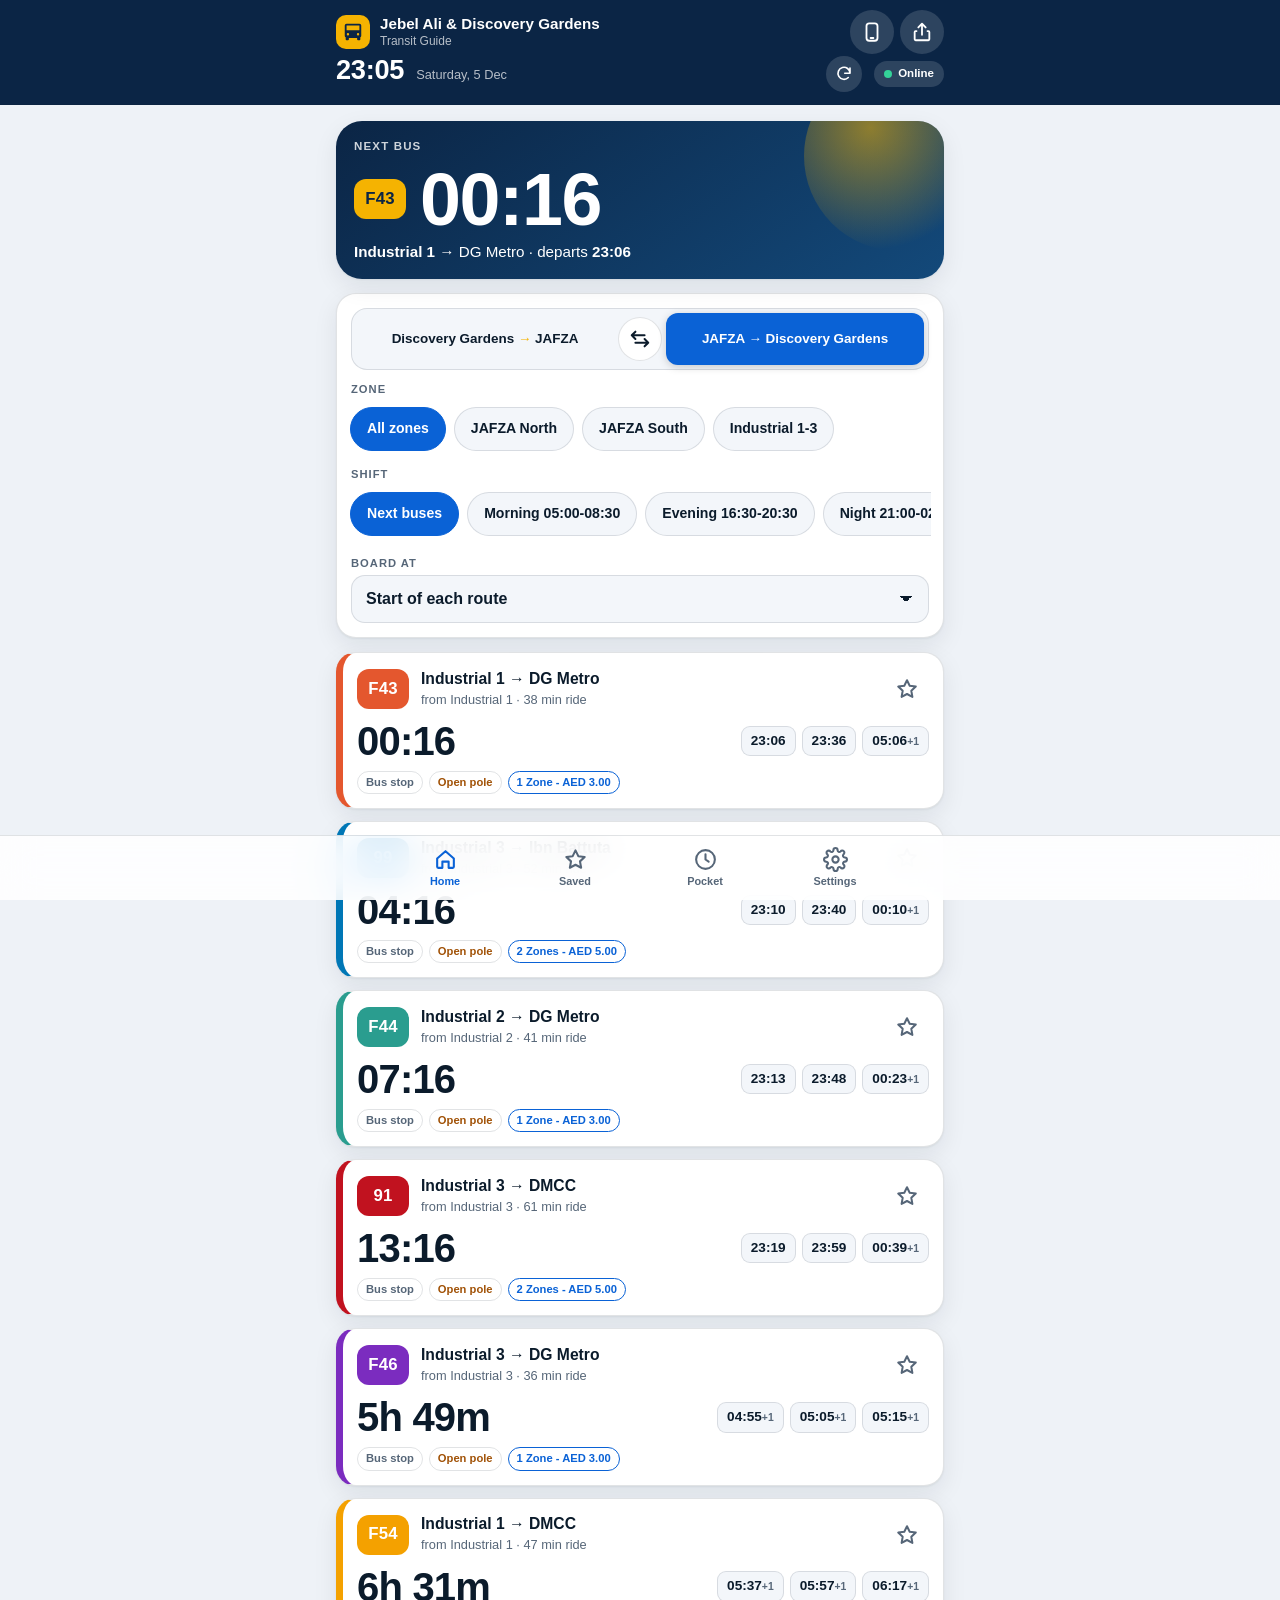
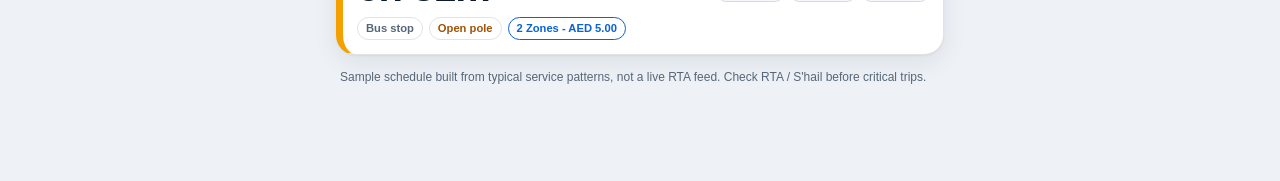
==== commit 4c564033: "Add files via upload" ====
--- a/index.html
+++ b/index.html
@@ -91,6 +91,7 @@
   <div class="topbar-in status-row">
     <span class="clock" id="clock" aria-label="Current time">--:--</span>
     <span class="date" id="date"></span>
+    <button class="refresh" id="btn-refresh" type="button" aria-label="Refresh times and check for updates"><svg viewBox="0 0 24 24" aria-hidden="true"><g fill="none" stroke="currentColor" stroke-width="2.2" stroke-linecap="round" stroke-linejoin="round"><path d="M20 11a8 8 0 1 0-2.3 5.7M20 4v7h-7"/></g></svg></button>
     <span class="pill" id="net-pill"><i class="dot"></i><span id="net-text">Offline-ready</span></span>
   </div>
 </header>
@@ -104,6 +105,7 @@
     <div class="panel controls">
       <div class="seg" id="seg-dir" role="group" aria-label="Direction">
         <button type="button" data-dir="out">Discovery Gardens <b>&rarr;</b> JAFZA</button>
+        <button type="button" class="swap" id="btn-swap" aria-label="Swap direction"><svg aria-hidden="true" viewBox="0 0 24 24"><g fill="none" stroke="currentColor" stroke-width="2.2" stroke-linecap="round" stroke-linejoin="round"><path d="M7 4 3 8l4 4M3 8h14M17 20l4-4-4-4m4 4H7"/></g></svg></button>
         <button type="button" data-dir="in">JAFZA <b>&rarr;</b> Discovery Gardens</button>
       </div>
 
@@ -152,6 +154,7 @@
       <button type="button" class="row" id="btn-a2hs"><svg aria-hidden="true"><use href="#i-plus-box"/></svg><span>Add to Home Screen<small>Step-by-step guide for iPhone</small></span></button>
       <button type="button" class="row" id="btn-install" hidden><svg aria-hidden="true"><use href="#i-plus-box"/></svg><span>Install app<small>Add to your home screen</small></span></button>
       <button type="button" class="row" id="btn-share-set"><svg aria-hidden="true"><use href="#i-share"/></svg><span>Share this app<small>Send the link to a colleague</small></span></button>
+      <button type="button" class="row" id="btn-reset"><svg aria-hidden="true"><use href="#i-wifi-off"/></svg><span>Clear cache &amp; reload schedule<small>Recovery if anything looks wrong. Also clears saved settings</small></span></button>
       <button type="button" class="row" id="btn-clear-favs"><svg aria-hidden="true"><use href="#i-star"/></svg><span>Clear favorites<small id="fav-count">0 saved</small></span></button>
     </div>
 
--- a/css/styles.css
+++ b/css/styles.css
@@ -347,7 +347,9 @@
 html[data-theme="sun"] .g-clock { font-weight: 800; }
 html[data-theme="oled"] .g-clock { color: var(--accent); }
 .g-date { text-align: center; font-size: 1.1rem; opacity: .8; margin-bottom: 4vh; }
-.g-list { display: grid; gap: 12px; }
+.g-list { display: grid; gap: 12px; margin-block: auto; padding-block: 12px; }
+.glance { padding-bottom: calc(var(--sab) + 32px); min-height: 100dvh; }
+.g-clock { margin-top: 3vh; }
 .g-item { display: grid; grid-template-columns: auto 1fr auto; gap: 14px; align-items: center; padding: 14px 16px; border-radius: 22px; background: var(--surface); border: var(--bw) solid var(--border); }
 .g-item .rbadge { min-width: 62px; height: 50px; font-size: 1.3rem; }
 .g-item .where { min-width: 0; display: grid; } .g-item .where strong { font-size: 1rem; line-height: 1.2; } .g-item .where span { font-size: .8rem; opacity: .75; }
@@ -360,6 +362,24 @@
 html[data-theme="oled"] .btn.wake[aria-pressed="true"] { background: var(--accent); color: #000; }
 .g-foot .fine { text-align: center; color: inherit; opacity: .7; }
 
+/* swap, refresh, fare, CTA */
+.seg { grid-template-columns: 1fr auto 1fr; align-items: center; }
+.seg .swap { min-height: 44px; width: 44px; border-radius: 50%; padding: 0; display: grid; place-items: center; background: var(--surface); border: var(--bw) solid var(--border); }
+.seg .swap svg { width: 22px; height: 22px; transition: transform .45s var(--spring); }
+.seg .swap.spin svg { transform: rotate(180deg); }
+.refresh { width: 36px; height: 36px; border-radius: 50%; display: grid; place-items: center; background: rgba(255,255,255,.14); color: inherit; align-self: center; }
+.refresh svg { width: 18px; height: 18px; }
+.refresh.spin svg { animation: spin .7s linear; }
+@keyframes spin { to { transform: rotate(360deg); } }
+html[data-theme="sun"] .refresh { background: #ffe100; color: #000; }
+html[data-theme="oled"] .refresh { background: transparent; border: 1px solid var(--border); }
+.b.fare { color: var(--accent); border-color: currentColor; }
+html[data-theme="sun"] .b.fare { color: #000; }
+.cta { margin-top: 12px; }
+.tl .walk { color: var(--ok); font-weight: 600; }
+.wake-note { background: var(--surface2); border: var(--bw) solid var(--border); border-radius: 14px; padding: 10px 12px; font-size: .85rem; }
+html[data-theme="standard"] .glance .wake-note { background: rgba(255,255,255,.12); }
+
 /* ---------- Toast ---------- */
 .toast {
   position: fixed; left: 50%; bottom: calc(var(--tabbar-h) + var(--sab) + 14px); z-index: 90; max-width: min(92vw, 420px);
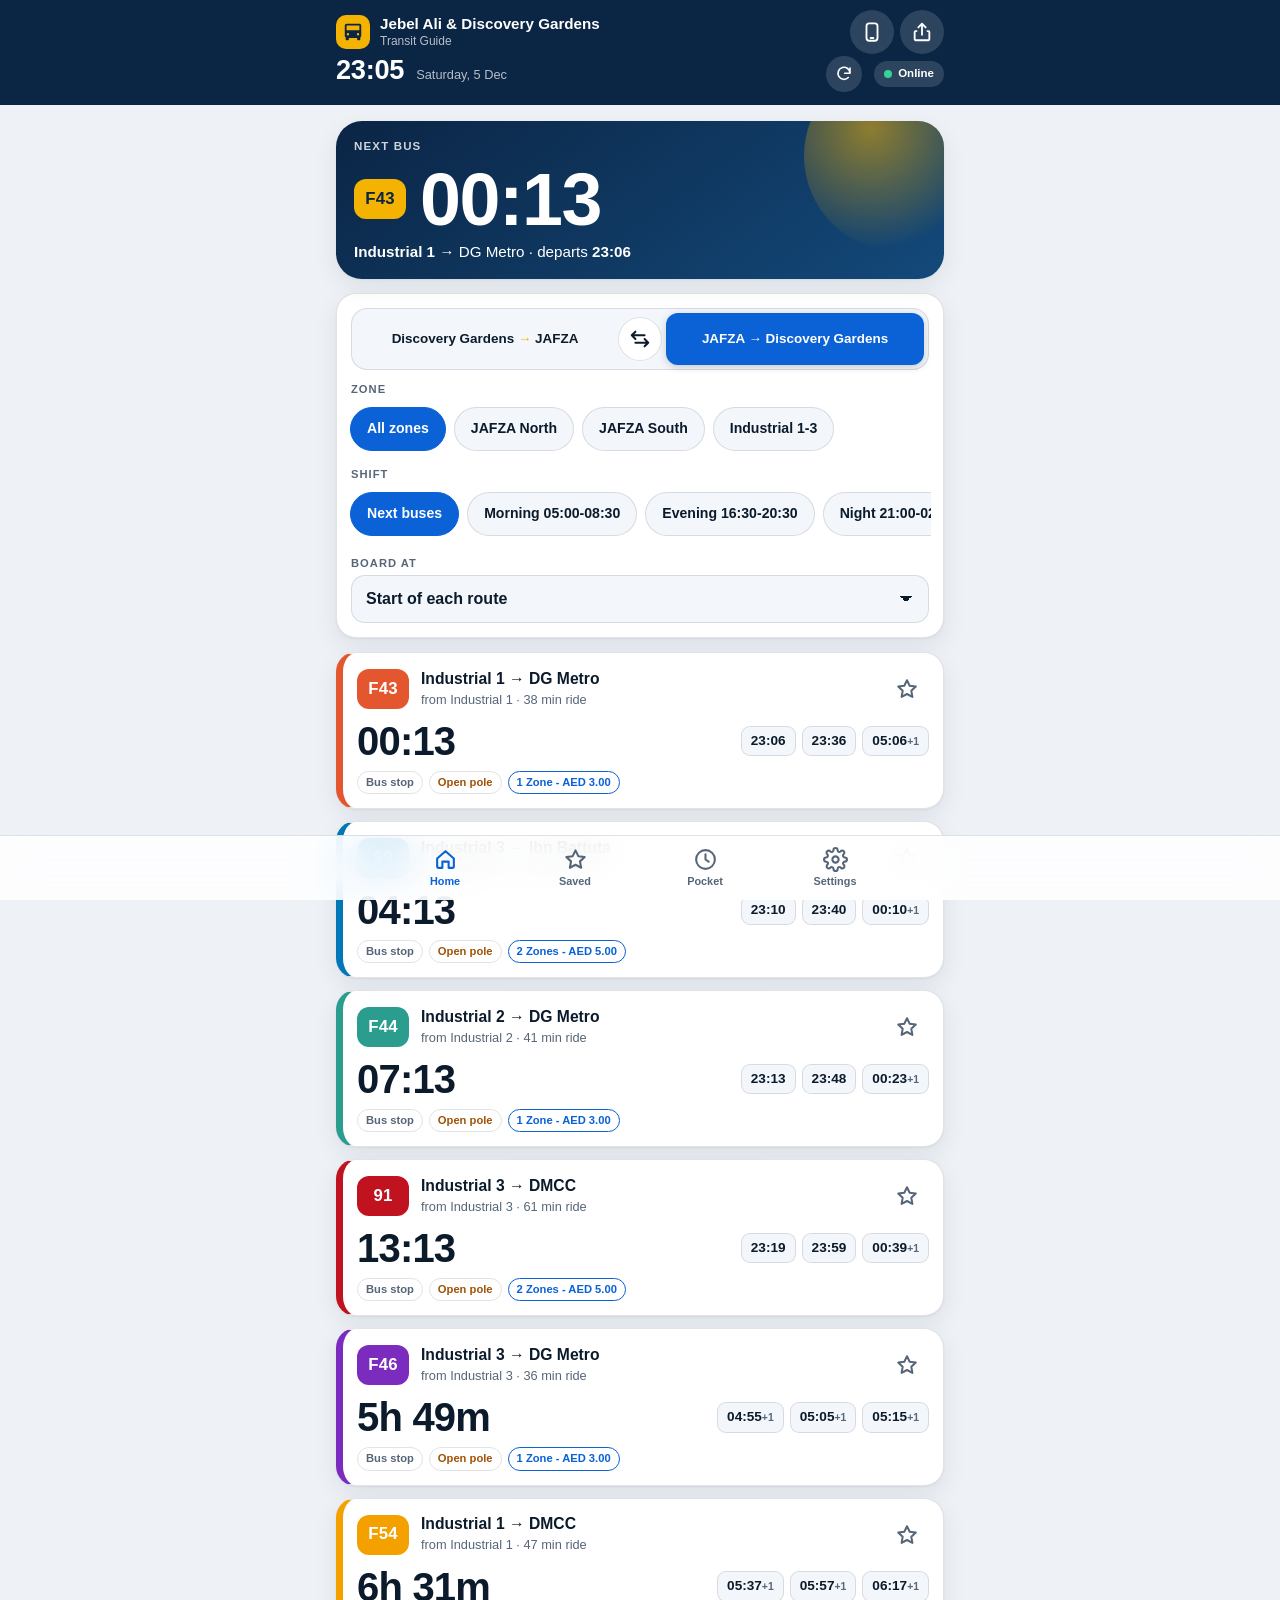
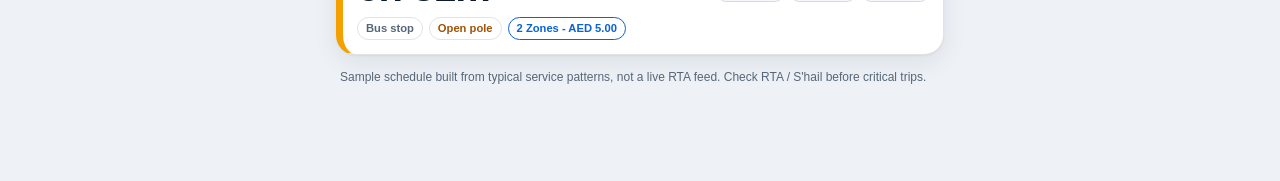
==== commit ab772fac: "Add files via upload" ====
--- a/index.html
+++ b/index.html
@@ -25,15 +25,15 @@
   <meta property="og:site_name" content="JAFZA Commute">
   <meta property="og:title" content="Jebel Ali &amp; Discovery Gardens Bus Timetable">
   <meta property="og:description" content="Offline-first bus times for shift workers: Discovery Gardens, JAFZA and Jebel Ali Industrial. Next-bus countdown, pocket mode and Metro links.">
-  <meta property="og:url" content="https://YOUR-USERNAME.github.io/jebel-ali-pwa/">
-  <meta property="og:image" content="https://YOUR-USERNAME.github.io/jebel-ali-pwa/og-image.png">
+  <meta property="og:url" content="https://githubbest729.github.io/JAFZA-Commute-PWA/">
+  <meta property="og:image" content="https://githubbest729.github.io/JAFZA-Commute-PWA/og-image.png">
   <meta property="og:image:width" content="1200">
   <meta property="og:image:height" content="630">
   <meta property="og:image:alt" content="Jebel Ali and Discovery Gardens Bus Timetable">
   <meta name="twitter:card" content="summary_large_image">
   <meta name="twitter:title" content="Jebel Ali &amp; Discovery Gardens Bus Timetable">
   <meta name="twitter:description" content="Offline-first bus times for shift workers: Discovery Gardens, JAFZA and Jebel Ali Industrial.">
-  <meta name="twitter:image" content="https://YOUR-USERNAME.github.io/jebel-ali-pwa/og-image.png">
+  <meta name="twitter:image" content="https://githubbest729.github.io/JAFZA-Commute-PWA/og-image.png">
 
   <script>
     /* Apply saved display mode before first paint (no flash). */
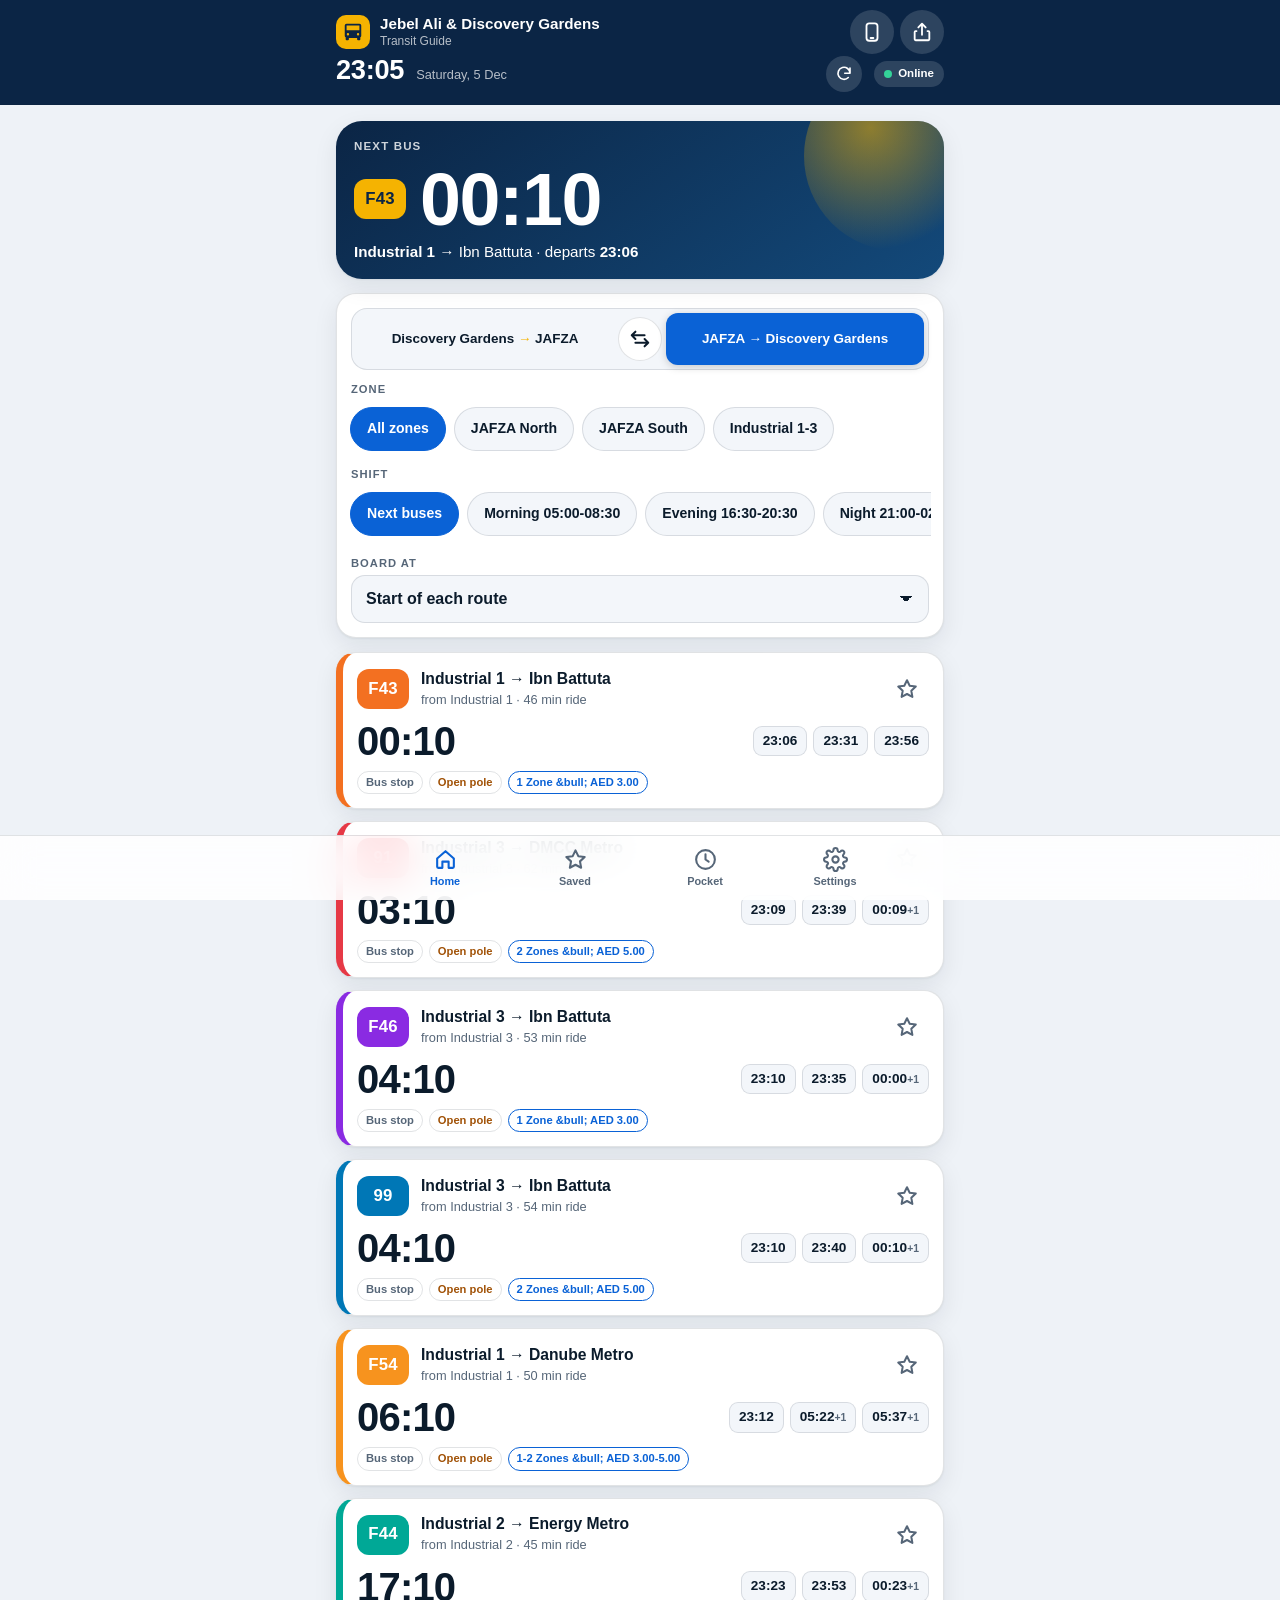
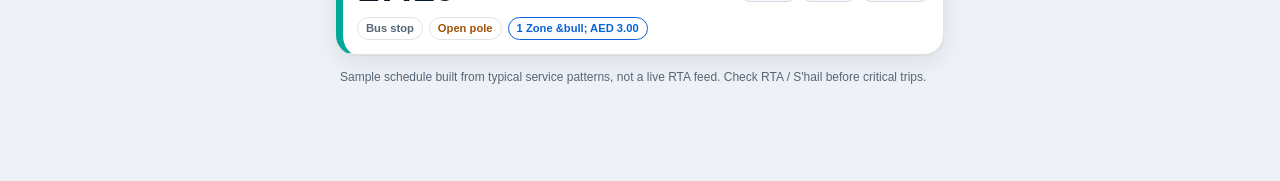
==== commit 32463755: "Add files via upload" ====
--- a/index.html
+++ b/index.html
@@ -149,6 +149,16 @@
       </button>
     </div>
 
+        <h2 class="h2">Nol Card Balance Check</h2>
+    <div class="panel nol-calc">
+      <p style="font-size:0.9rem; margin-bottom:10px;">Verify if your Nol card meets the mandatory RTA AED 7.50 check-in threshold:</p>
+      <div style="display:flex; gap:10px; align-items:center;">
+        <input type="number" id="nol-balance-input" step="0.5" placeholder="Enter AED balance (e.g. 15)" style="padding:10px; border-radius:10px; border:1px solid var(--border); font-size:1rem; flex:1; background:var(--surface); color:var(--text);">
+        <button type="button" class="btn primary" id="btn-check-nol" style="padding:10px 16px;">Check</button>
+      </div>
+      <div id="nol-result" style="margin-top:10px; font-weight:600; font-size:0.95rem;"></div>
+    </div>
+
     <h2 class="h2">App</h2>
     <div class="panel list-rows">
       <button type="button" class="row" id="btn-a2hs"><svg aria-hidden="true"><use href="#i-plus-box"/></svg><span>Add to Home Screen<small>Step-by-step guide for iPhone</small></span></button>
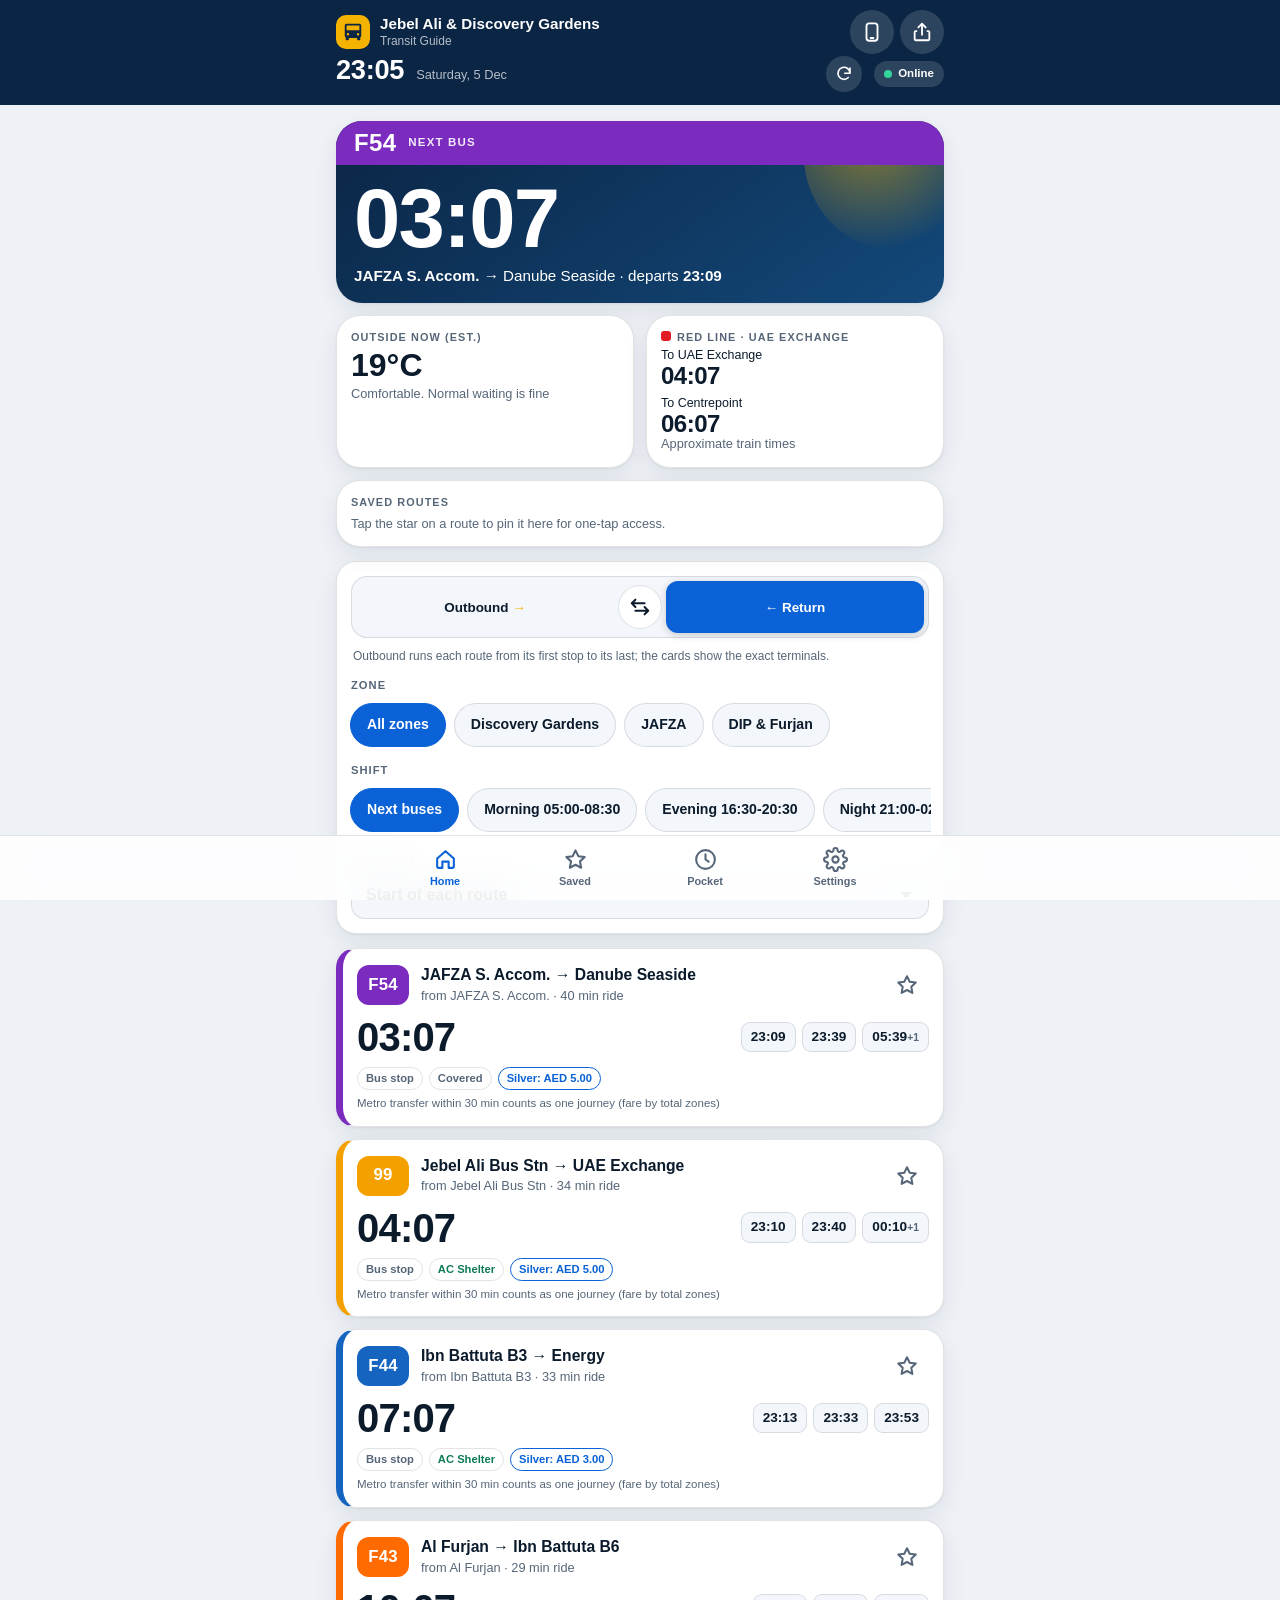
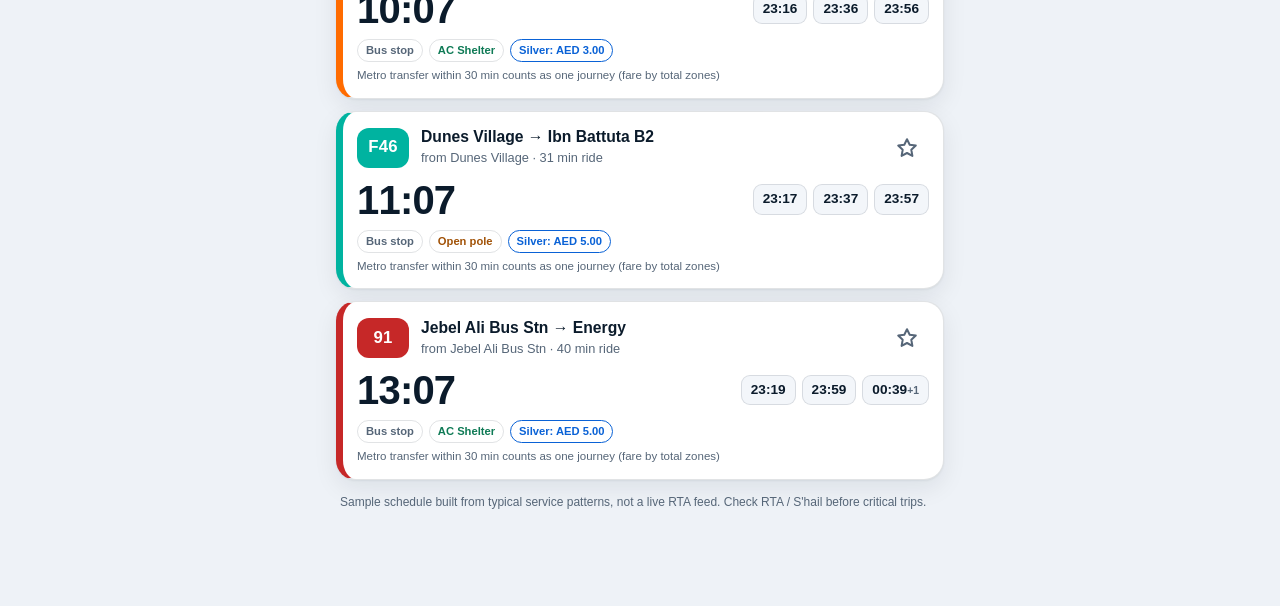
==== commit 96273701: "Add files via upload" ====
--- a/index.html
+++ b/index.html
@@ -25,15 +25,15 @@
   <meta property="og:site_name" content="JAFZA Commute">
   <meta property="og:title" content="Jebel Ali &amp; Discovery Gardens Bus Timetable">
   <meta property="og:description" content="Offline-first bus times for shift workers: Discovery Gardens, JAFZA and Jebel Ali Industrial. Next-bus countdown, pocket mode and Metro links.">
-  <meta property="og:url" content="https://githubbest729.github.io/JAFZA-Commute-PWA/">
-  <meta property="og:image" content="https://githubbest729.github.io/JAFZA-Commute-PWA/og-image.png">
+  <meta property="og:url" content="https://YOUR-USERNAME.github.io/jebel-ali-pwa/">
+  <meta property="og:image" content="https://YOUR-USERNAME.github.io/jebel-ali-pwa/og-image.png">
   <meta property="og:image:width" content="1200">
   <meta property="og:image:height" content="630">
   <meta property="og:image:alt" content="Jebel Ali and Discovery Gardens Bus Timetable">
   <meta name="twitter:card" content="summary_large_image">
   <meta name="twitter:title" content="Jebel Ali &amp; Discovery Gardens Bus Timetable">
   <meta name="twitter:description" content="Offline-first bus times for shift workers: Discovery Gardens, JAFZA and Jebel Ali Industrial.">
-  <meta name="twitter:image" content="https://githubbest729.github.io/JAFZA-Commute-PWA/og-image.png">
+  <meta name="twitter:image" content="https://YOUR-USERNAME.github.io/jebel-ali-pwa/og-image.png">
 
   <script>
     /* Apply saved display mode before first paint (no flash). */
@@ -100,15 +100,22 @@
 
   <!-- HOME -->
   <section id="view-home" class="view is-active" aria-label="Timetable">
-    <div class="hero" id="hero" aria-live="polite"></div>
+    <div class="ptr" id="ptr" aria-hidden="true"><svg id="ptr-bus"><use href="#i-bus"/></svg><span id="ptr-txt">Pull to refresh</span></div>
+    <div class="bento">
+      <div class="tile hero" id="hero" aria-live="polite"></div>
+      <div class="tile t-status" id="tile-status"></div>
+      <div class="tile t-metro" id="tile-metro"></div>
+      <div class="tile t-saved" id="tile-saved"></div>
+    </div>
 
     <div class="panel controls">
       <div class="seg" id="seg-dir" role="group" aria-label="Direction">
-        <button type="button" data-dir="out">Discovery Gardens <b>&rarr;</b> JAFZA</button>
+        <button type="button" data-dir="out">Outbound <b>&rarr;</b></button>
         <button type="button" class="swap" id="btn-swap" aria-label="Swap direction"><svg aria-hidden="true" viewBox="0 0 24 24"><g fill="none" stroke="currentColor" stroke-width="2.2" stroke-linecap="round" stroke-linejoin="round"><path d="M7 4 3 8l4 4M3 8h14M17 20l4-4-4-4m4 4H7"/></g></svg></button>
-        <button type="button" data-dir="in">JAFZA <b>&rarr;</b> Discovery Gardens</button>
-      </div>
-
+        <button type="button" data-dir="in"><b>&larr;</b> Return</button>
+      </div>
+
+      <p class="fine hint">Outbound runs each route from its first stop to its last; the cards show the exact terminals.</p>
       <div class="label">Zone</div>
       <div class="chips" id="chips-area" role="group" aria-label="JAFZA zone"></div>
 
@@ -149,16 +156,6 @@
       </button>
     </div>
 
-        <h2 class="h2">Nol Card Balance Check</h2>
-    <div class="panel nol-calc">
-      <p style="font-size:0.9rem; margin-bottom:10px;">Verify if your Nol card meets the mandatory RTA AED 7.50 check-in threshold:</p>
-      <div style="display:flex; gap:10px; align-items:center;">
-        <input type="number" id="nol-balance-input" step="0.5" placeholder="Enter AED balance (e.g. 15)" style="padding:10px; border-radius:10px; border:1px solid var(--border); font-size:1rem; flex:1; background:var(--surface); color:var(--text);">
-        <button type="button" class="btn primary" id="btn-check-nol" style="padding:10px 16px;">Check</button>
-      </div>
-      <div id="nol-result" style="margin-top:10px; font-weight:600; font-size:0.95rem;"></div>
-    </div>
-
     <h2 class="h2">App</h2>
     <div class="panel list-rows">
       <button type="button" class="row" id="btn-a2hs"><svg aria-hidden="true"><use href="#i-plus-box"/></svg><span>Add to Home Screen<small>Step-by-step guide for iPhone</small></span></button>
@@ -166,6 +163,17 @@
       <button type="button" class="row" id="btn-share-set"><svg aria-hidden="true"><use href="#i-share"/></svg><span>Share this app<small>Send the link to a colleague</small></span></button>
       <button type="button" class="row" id="btn-reset"><svg aria-hidden="true"><use href="#i-wifi-off"/></svg><span>Clear cache &amp; reload schedule<small>Recovery if anything looks wrong. Also clears saved settings</small></span></button>
       <button type="button" class="row" id="btn-clear-favs"><svg aria-hidden="true"><use href="#i-star"/></svg><span>Clear favorites<small id="fav-count">0 saved</small></span></button>
+    </div>
+
+    <h2 class="h2">Nol trip calculator</h2>
+    <div class="panel nol">
+      <label class="field"><span class="label">Card balance (AED)</span>
+        <input id="nol-bal" type="text" inputmode="decimal" autocomplete="off" placeholder="e.g. 12.50"></label>
+      <div class="two">
+        <label class="field"><span class="label">Card</span><select id="nol-card"><option value="silver">Silver</option><option value="gold">Gold</option></select></label>
+        <label class="field"><span class="label">Journey</span><select id="nol-zones"><option value="1">1 zone</option><option value="2">2 adjacent zones</option></select></label>
+      </div>
+      <div class="nol-result" id="nol-result" role="status" aria-live="polite">Enter your balance to check it.</div>
     </div>
 
     <h2 class="h2">About</h2>
--- a/css/styles.css
+++ b/css/styles.css
@@ -401,3 +401,126 @@
   .route:hover { box-shadow: 0 6px 24px rgba(0, 0, 0, .14); }
 }
 @media print { .tabbar, .topbar .top-actions, .toast { display: none; } }
+
+/* ===================== v1.2.0 ===================== */
+/* Bento home */
+.bento { display: grid; grid-template-columns: 1fr 1fr; gap: 12px; }
+.tile { border-radius: 24px; border: var(--bw) solid var(--border); background: var(--surface); box-shadow: var(--shadow); padding: 14px; min-width: 0; position: relative; overflow: hidden; }
+.tile.hero { grid-column: 1 / -1; background: var(--hero-bg); color: var(--hero-ink); padding: 0 18px 16px; border-radius: 26px; }
+.tile.t-saved { grid-column: 1 / -1; }
+.hero .banner { margin: 0 -18px 12px; padding: 10px 18px; display: flex; align-items: center; gap: 12px; font-weight: 800; letter-spacing: .02em; position: relative; z-index: 1; }
+.hero .banner .bn { font-size: 1.5rem; line-height: 1; }
+.hero .banner .bl { font-size: .72rem; text-transform: uppercase; letter-spacing: .1em; opacity: .9; }
+.hero .cd { font-size: clamp(3rem, 17vw, 5.2rem); position: relative; z-index: 1; }
+.hero-sub { margin-top: 6px; }
+.hero.is-empty { padding-bottom: 16px; }
+.tile .t-eyebrow { font-size: .68rem; text-transform: uppercase; letter-spacing: .1em; font-weight: 800; color: var(--muted); }
+.tile .t-big { font-size: 2rem; font-weight: 800; line-height: 1.1; margin: 4px 0 2px; font-variant-numeric: tabular-nums; }
+.tile .t-note { font-size: .8rem; color: var(--muted); line-height: 1.3; }
+.t-status.hot { background: #ffe9d6; } .t-status.warm { background: #fff6d6; }
+html[data-theme="standard"] .t-status.hot .t-note, html[data-theme="standard"] .t-status.warm .t-note { color: #5a3b00; }
+html[data-theme="oled"] .t-status.hot, html[data-theme="oled"] .t-status.warm { background: #000; border-color: var(--gold); }
+html[data-theme="sun"] .t-status.hot, html[data-theme="sun"] .t-status.warm { background: #fff; }
+.t-metro .row2 { display: flex; justify-content: space-between; gap: 8px; font-size: .8rem; margin-top: 4px; }
+.t-metro .m { font-size: 1.35rem; font-weight: 800; font-variant-numeric: tabular-nums; display: block; }
+.t-metro .mdot { display: inline-block; width: 10px; height: 10px; border-radius: 3px; background: #e21b23; margin-right: 6px; }
+.favrow { display: flex; flex-wrap: wrap; gap: 8px; margin-top: 8px; }
+.fav-badge { min-height: 44px; padding: 0 14px; border-radius: 14px; font-weight: 800; display: inline-flex; align-items: center; gap: 8px; transition: transform .3s var(--spring); }
+.fav-badge small { font-weight: 600; opacity: .85; }
+.fav-badge:active { transform: scale(.93); }
+.rt-ink { color: #fff; }
+
+/* route color helper for banner/badges (ink chosen in JS) */
+.hint { margin: 2px 2px 0; }
+
+/* Pull to refresh */
+.ptr { height: 0; overflow: hidden; display: flex; align-items: center; justify-content: center; gap: 10px; color: var(--muted); font-size: .8rem; font-weight: 700; }
+.ptr.snap { transition: height .4s cubic-bezier(.32, .72, 0, 1); }
+.ptr svg { width: 30px; height: 30px; color: var(--accent); flex: none; }
+.ptr.busy svg { animation: drive .8s ease-in-out infinite alternate; }
+@keyframes drive { from { transform: translateX(-12px) rotate(-4deg); } to { transform: translateX(12px) rotate(4deg); } }
+
+/* Sheet physics */
+.sheet { transition: transform .5s cubic-bezier(.32, .72, 0, 1), visibility 0s .5s; will-change: transform; touch-action: pan-y; }
+.sheet.open { transition: transform .5s cubic-bezier(.32, .72, 0, 1), visibility 0s; }
+.grab { height: 6px; width: 48px; margin: 6px auto 8px; padding: 0; }
+
+/* Subway-style strip */
+.tl { margin: 10px 0 4px; }
+.tl li { align-items: flex-start; min-height: 64px; padding: 10px 0; }
+.tl li::before { width: 6px; left: 9px; border-radius: 3px; opacity: 1; background: var(--rc, var(--accent)); }
+.tl li.pass::before { opacity: .35; }
+.tl .node { width: 24px; height: 24px; margin-top: 2px; border-width: 5px; background: var(--surface); }
+.tl li.metro .node { border-radius: 8px; }
+.tl li.here .node { background: var(--rc, var(--accent)); animation: pulse 1.8s ease-out infinite; }
+@keyframes pulse { 0% { box-shadow: 0 0 0 0 color-mix(in srgb, var(--rc, var(--accent)) 55%, transparent); } 100% { box-shadow: 0 0 0 16px transparent; } }
+.tl .nm { gap: 4px; }
+.tl .nm strong { font-size: 1rem; }
+.pills { display: flex; flex-wrap: wrap; gap: 6px; }
+.pills em { font-style: normal; font-size: .7rem; font-weight: 800; padding: 2px 8px; border-radius: 99px; border: var(--bw) solid var(--border); color: var(--muted); }
+.pills .mpill { background: #e21b23; color: #fff; border-color: #e21b23; display: inline-flex; gap: 5px; align-items: center; }
+.pills .mpill b { background: #fff; color: #e21b23; border-radius: 4px; padding: 0 4px; font-size: .68rem; }
+.pills .acpill { color: var(--ok); border-color: currentColor; }
+html[data-theme="sun"] .pills .mpill { background: #000; color: #ffe100; border-color: #000; } html[data-theme="sun"] .pills .mpill b { background: #ffe100; color: #000; }
+html[data-theme="oled"] .pills .mpill { background: transparent; color: var(--gold); border-color: var(--gold); } html[data-theme="oled"] .pills .mpill b { background: var(--gold); color: #000; }
+.tl .walk { font-size: .78rem; line-height: 1.3; }
+
+/* Live segment progress */
+.prog { margin: 8px 0 14px; padding: 12px; border-radius: 18px; background: var(--surface2); border: var(--bw) solid var(--border); }
+.prog-lbl { display: flex; justify-content: space-between; gap: 10px; font-size: .8rem; color: var(--muted); }
+.prog-lbl b { color: var(--text); font-size: .9rem; }
+.prog-track { position: relative; height: 12px; border-radius: 6px; background: color-mix(in srgb, var(--rc) 22%, transparent); margin: 22px 8px 16px; }
+.prog-fill { position: absolute; left: 0; top: 0; bottom: 0; border-radius: 6px; background: var(--rc); box-shadow: 0 0 14px var(--rc); }
+.prog-track i { position: absolute; top: -3px; width: 4px; height: 18px; margin-left: -2px; border-radius: 2px; background: var(--surface); border: 1px solid var(--rc); }
+.prog-bus { position: absolute; top: -20px; width: 34px; height: 34px; margin-left: -17px; display: grid; place-items: center; border-radius: 50%; background: var(--rc); color: #fff; animation: glow 1.8s ease-in-out infinite; }
+.prog-bus svg { width: 20px; height: 20px; }
+@keyframes glow { 0%, 100% { box-shadow: 0 0 0 0 color-mix(in srgb, var(--rc) 60%, transparent); } 50% { box-shadow: 0 0 0 9px transparent; } }
+html[data-theme="sun"] .prog-fill, html[data-theme="sun"] .prog-bus { background: #000; box-shadow: none; } html[data-theme="sun"] .prog-bus { color: #ffe100; }
+html[data-theme="sun"] .prog-track { background: #fff; border: 3px solid #000; height: 16px; }
+html[data-theme="oled"] .prog-bus { background: transparent; border: 2px solid var(--accent); color: var(--accent); } html[data-theme="oled"] .prog-fill { background: var(--accent); }
+.fare-line { font-weight: 700; margin-top: 4px; }
+
+/* Nol calculator */
+.nol { display: grid; gap: 10px; }
+.nol input { width: 100%; min-height: 52px; padding: 0 14px; border-radius: 14px; background: var(--surface2); border: var(--bw) solid var(--border); font: inherit; font-size: 1.3rem; font-weight: 700; color: var(--text); font-variant-numeric: tabular-nums; }
+.two { display: grid; grid-template-columns: 1fr 1fr; gap: 10px; }
+.nol-result { border-radius: 14px; padding: 12px 14px; font-weight: 700; line-height: 1.35; background: var(--surface2); border: var(--bw) solid var(--border); }
+.nol-result.ok { background: #d9f5e6; color: #0b5a3a; border-color: #0b5a3a; }
+.nol-result.bad { background: #ffe0dd; color: #8f1d14; border-color: #8f1d14; }
+.nol-result.warn { background: #fff0cc; color: #6a4300; border-color: #6a4300; }
+html[data-theme="sun"] .nol-result.ok { background: #fff; color: #004d25; border: 3px solid #004d25; } html[data-theme="sun"] .nol-result.bad { background: #fff; color: #8f0000; border: 3px solid #8f0000; }
+html[data-theme="oled"] .nol-result.ok { background: #000; color: var(--ok); border-color: var(--ok); } html[data-theme="oled"] .nol-result.bad { background: #000; color: var(--bad); border-color: var(--bad); } html[data-theme="oled"] .nol-result.warn { background: #000; color: var(--warn); border-color: var(--warn); }
+
+/* Fare tags on cards */
+.b.fare { font-weight: 800; }
+.micro { flex-basis: 100%; font-size: .72rem; color: var(--muted); }
+
+/* Pocket mode: loud route color blocks */
+.g-item.solid { background: var(--rc); color: var(--ink); border: 3px solid var(--rc); padding: 18px 16px; }
+html[data-theme="standard"] .glance .g-item.solid { background: var(--rc); color: var(--ink); border-color: var(--rc); }
+.g-item.solid .rbadge { background: var(--ink); color: var(--rc); min-width: 92px; height: 68px; font-size: 2rem; border-radius: 16px; }
+.g-item.solid .where span { opacity: .9; }
+html[data-theme="sun"] .g-item.solid { border: 3px solid #000; }
+html[data-theme="oled"] .g-item.solid { background: #000; color: var(--text); border: 3px solid var(--rc); }
+html[data-theme="oled"] .g-item.solid .rbadge { background: transparent; color: var(--rc); border: 2px solid var(--rc); }
+
+/* Direct Sunlight: max legibility */
+html[data-theme="sun"] .route, html[data-theme="sun"] .panel, html[data-theme="sun"] .hero, html[data-theme="sun"] .tile,
+html[data-theme="sun"] .g-item, html[data-theme="sun"] .prog { border: 3px solid #000; }
+html[data-theme="sun"] .route { border-left-width: 10px; }
+html[data-theme="sun"] .rbadge { font-size: 32px; height: 54px; min-width: 78px; border-radius: 12px; }
+html[data-theme="sun"] .route-top .rbadge { font-size: 32px; }
+html[data-theme="sun"] *, html[data-theme="sun"] *::before, html[data-theme="sun"] *::after { backdrop-filter: none !important; -webkit-backdrop-filter: none !important; }
+html[data-theme="sun"] .backdrop { background: #000; }
+html[data-theme="sun"] .toast { opacity: 1; }
+html[data-theme="sun"] .hero .banner { border-bottom: 3px solid #ffe100; }
+html[data-theme="oled"] .ptr svg, html[data-theme="oled"] .prog-bus { animation: none; }
+
+/* v1.2.0 layout fixes */
+.t-metro .row2 { flex-direction: column; gap: 8px; }
+.t-metro .row2 > span { display: block; font-size: .78rem; line-height: 1.2; }
+.t-metro .row2 .m { font-size: 1.5rem; margin-top: 1px; }
+.date { white-space: nowrap; overflow: hidden; text-overflow: ellipsis; min-width: 0; }
+.g-item.solid { grid-template-columns: auto 1fr; row-gap: 8px; }
+.g-item.solid .cd { grid-column: 1 / -1; font-size: clamp(3.4rem, 19vw, 5rem); text-align: center; }
+.g-item.solid .where strong { font-size: 1.15rem; }
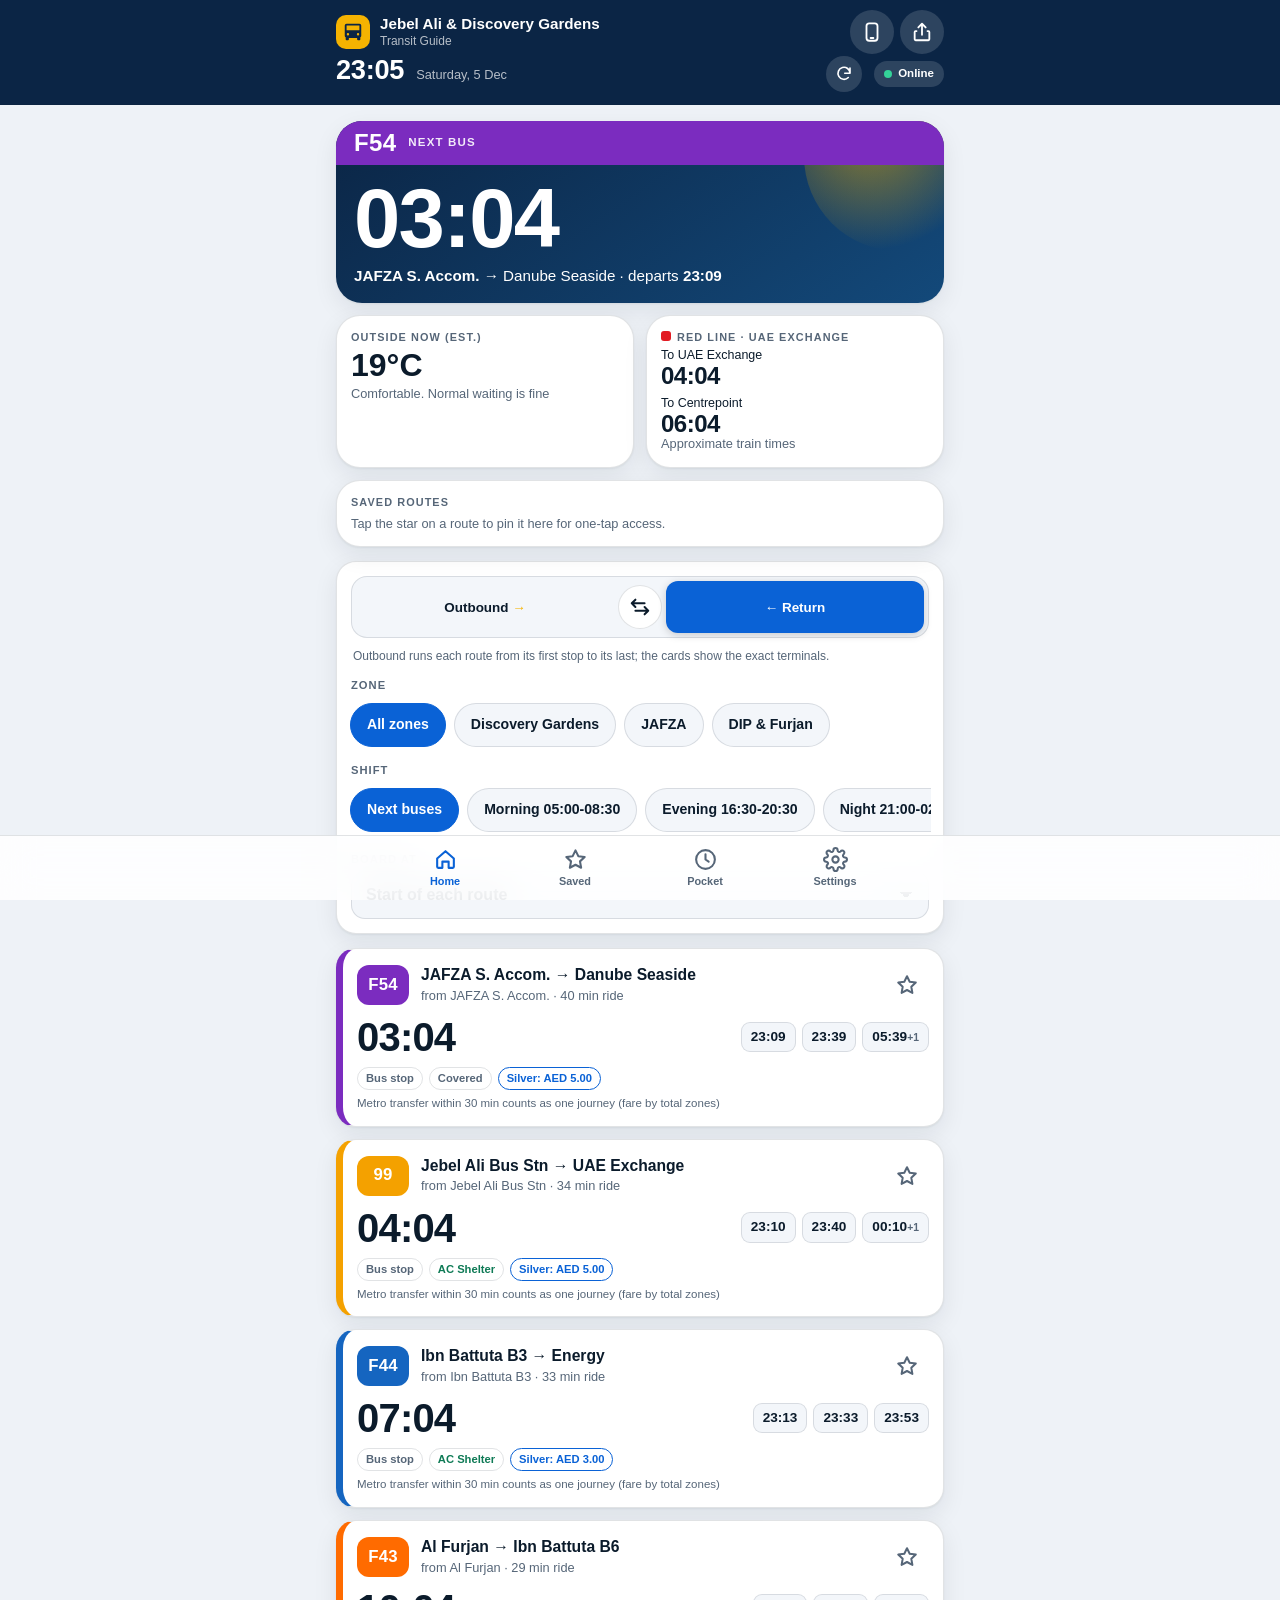
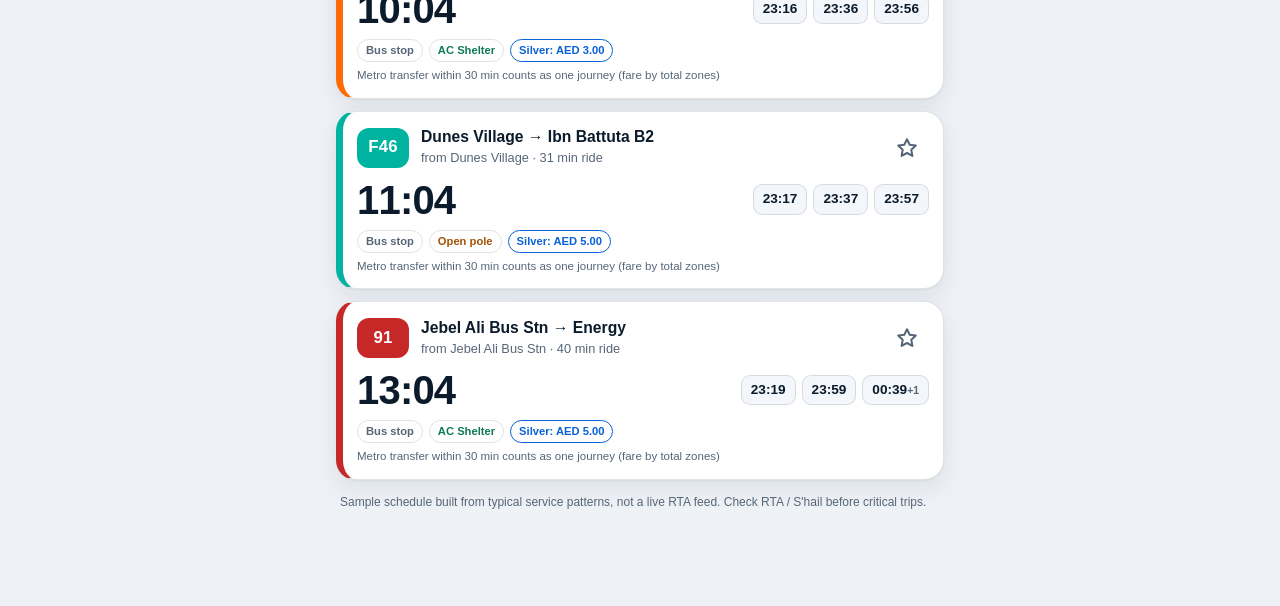
==== commit 7aa645f2: "Add files via upload" ====
--- a/index.html
+++ b/index.html
@@ -44,7 +44,30 @@
       document.addEventListener('DOMContentLoaded', function () { document.getElementById('meta-theme').content = c; });
     } catch (e) {}
   </script>
-  <link rel="stylesheet" href="css/styles.css">
+  <script>
+    /* Boot watchdog: if the app script does not start, show the real error and a recovery button instead of a blank screen. */
+    window.__jafErr = [];
+    window.addEventListener('error', function (e) { window.__jafErr.push((e.message || 'Script error') + (e.filename ? ' (' + e.filename.split('/').pop() + ':' + e.lineno + ')' : '')); });
+    window.addEventListener('unhandledrejection', function (e) { window.__jafErr.push('Promise: ' + (e.reason && e.reason.message || e.reason)); });
+    window.__jafFail = function (msg) {
+      if (document.getElementById('jaf-fail')) return;
+      var d = document.createElement('div'); d.id = 'jaf-fail'; d.setAttribute('role', 'alert');
+      d.style.cssText = 'position:fixed;left:12px;right:12px;top:calc(env(safe-area-inset-top,0px) + 12px);z-index:999;background:#fff3cd;color:#3b2a00;border:3px solid #b45309;border-radius:16px;padding:14px;font:15px/1.4 -apple-system,Segoe UI,Roboto,sans-serif;box-shadow:0 8px 30px rgba(0,0,0,.35)';
+      d.innerHTML = '<b>The timetable could not start.</b><br>Your phone may be holding an old copy of the app. Tap <b>Clear cache &amp; reload</b>.<br><small style="word-break:break-word;opacity:.8"></small><div style="display:flex;gap:8px;margin-top:10px"><button id="jaf-r1" style="flex:1;min-height:46px;border-radius:12px;border:2px solid #3b2a00;background:#fff;font:inherit;font-weight:700">Reload</button><button id="jaf-r2" style="flex:1;min-height:46px;border-radius:12px;border:0;background:#b45309;color:#fff;font:inherit;font-weight:700">Clear cache &amp; reload</button></div>';
+      d.querySelector('small').textContent = String(msg || window.__jafErr.join(' | ') || 'No error message available').slice(0, 300);
+      document.body.appendChild(d);
+      document.getElementById('jaf-r1').onclick = function () { location.reload(); };
+      document.getElementById('jaf-r2').onclick = function () {
+        var done = function () { location.replace(location.pathname); };
+        Promise.all([
+          navigator.serviceWorker ? navigator.serviceWorker.getRegistrations().then(function (r) { return Promise.all(r.map(function (x) { return x.unregister(); })); }) : 0,
+          window.caches ? caches.keys().then(function (k) { return Promise.all(k.map(function (x) { return caches.delete(x); })); }) : 0
+        ]).then(done, done);
+      };
+    };
+    setTimeout(function () { if (!window.__jafBooted) window.__jafFail(); }, 3000);
+  </script>
+  <link rel="stylesheet" href="css/styles.css?v=1.2.1">
 </head>
 <body>
 
@@ -267,7 +290,7 @@
 
 <noscript><p style="padding:24px;font-family:sans-serif">This guide needs JavaScript. Please enable it to see bus times.</p></noscript>
 
-<script src="js/transit-data.js"></script>
-<script src="js/app.js"></script>
+<script src="js/transit-data.js?v=1.2.1"></script>
+<script src="js/app.js?v=1.2.1"></script>
 </body>
 </html>
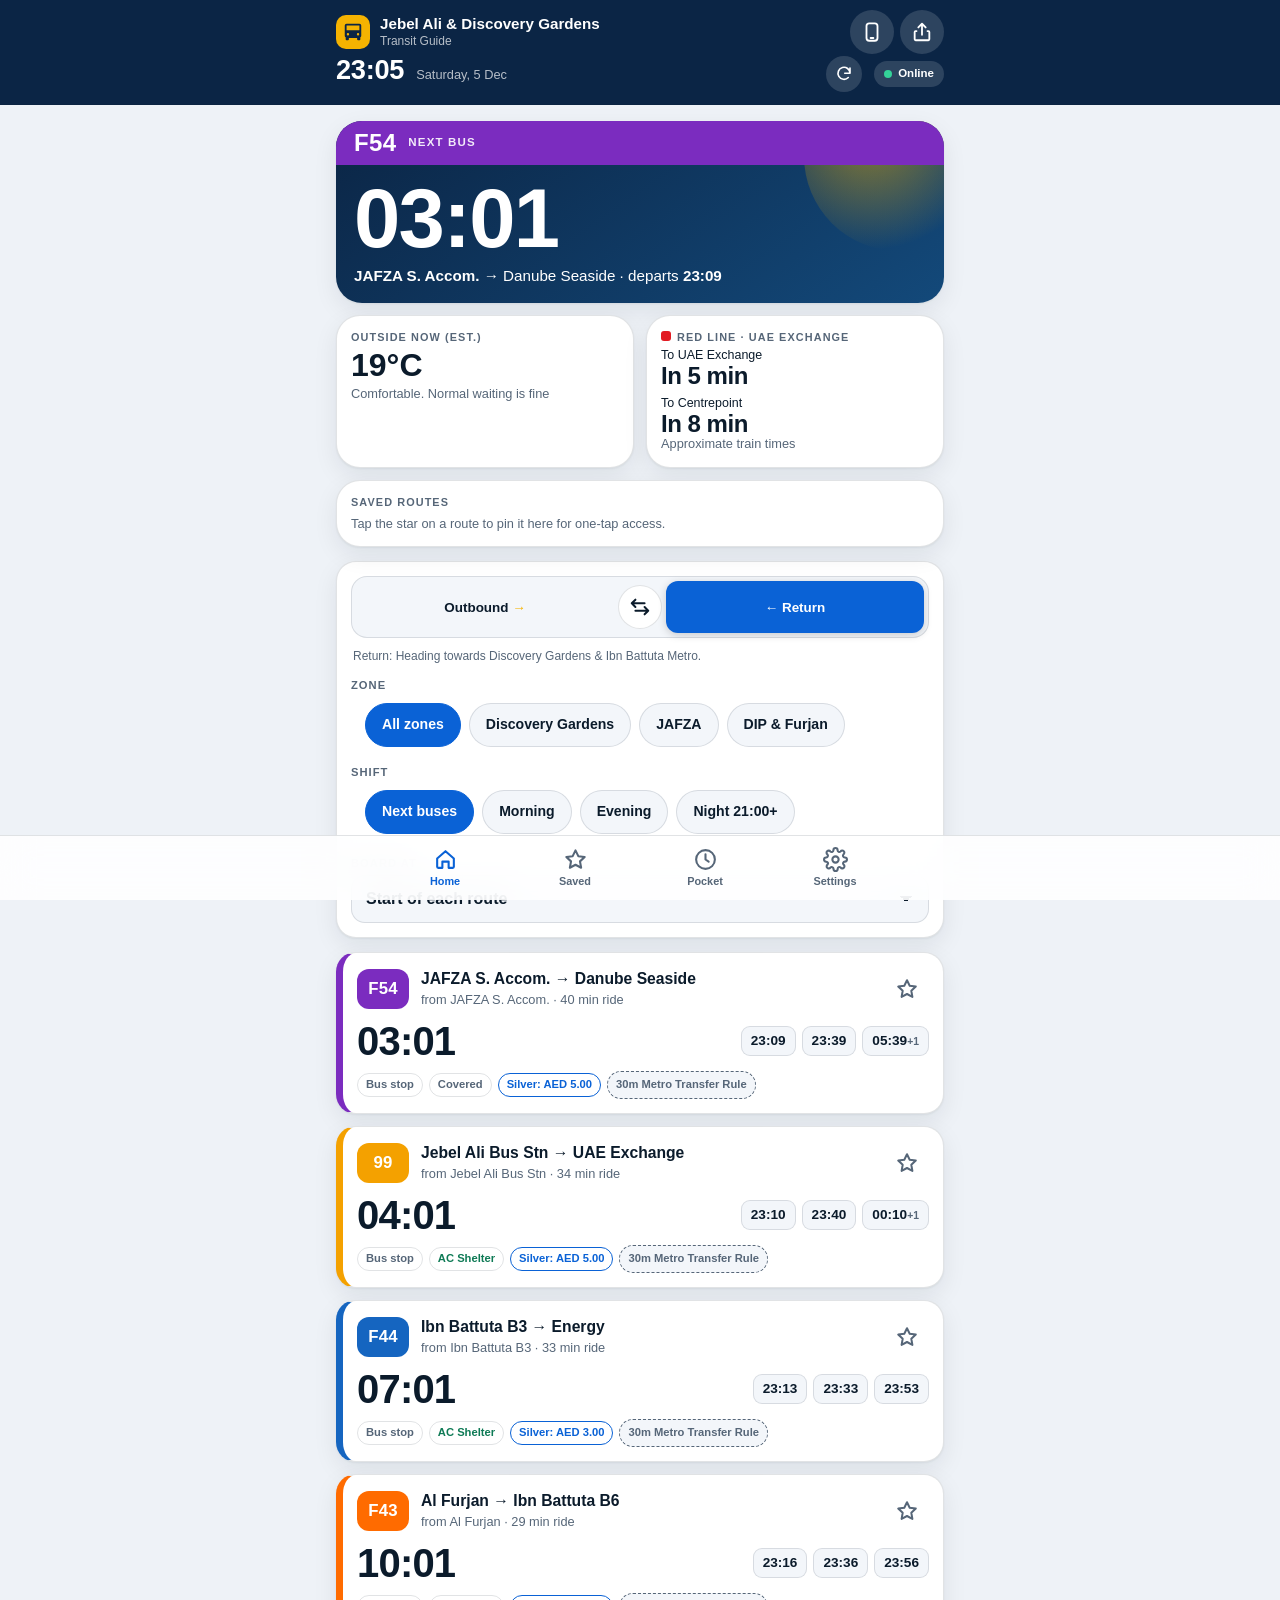
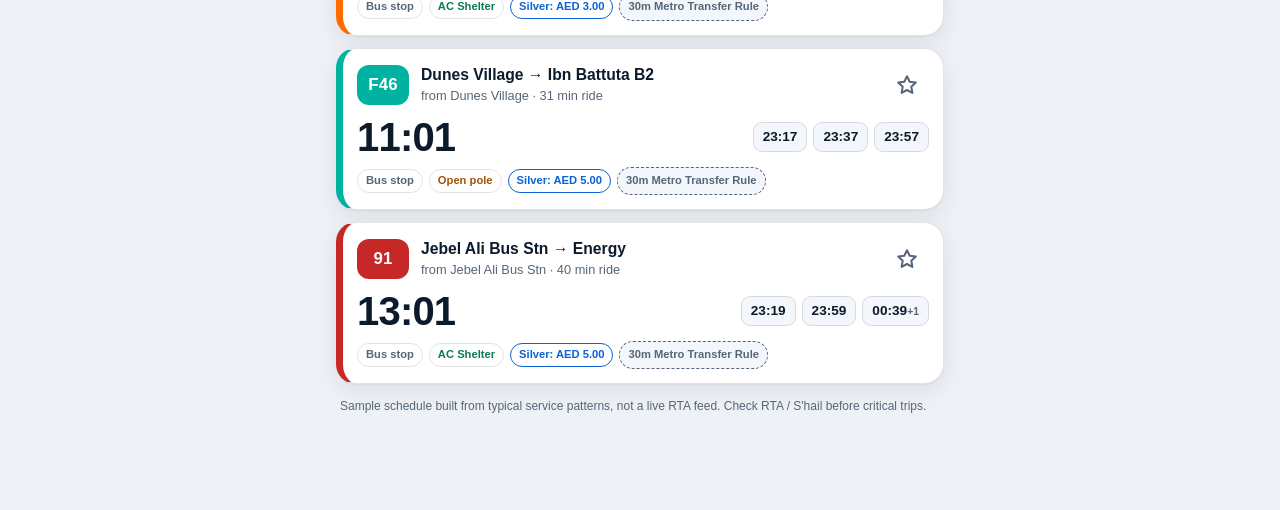
==== commit 2a5da0bc: "Add files via upload" ====
--- a/index.html
+++ b/index.html
@@ -19,21 +19,21 @@
   <link rel="icon" href="favicon.ico" sizes="any">
   <link rel="apple-touch-icon" href="apple-touch-icon.png">
 
-  <!-- Open Graph / Twitter.  Replace the base URL below with your GitHub Pages address
-       (tools/builder.html can do this for you when it makes the ZIP). -->
+  <!-- Open Graph / Twitter. Canonical URL = live GitHub Pages address. -->
   <meta property="og:type" content="website">
   <meta property="og:site_name" content="JAFZA Commute">
   <meta property="og:title" content="Jebel Ali &amp; Discovery Gardens Bus Timetable">
   <meta property="og:description" content="Offline-first bus times for shift workers: Discovery Gardens, JAFZA and Jebel Ali Industrial. Next-bus countdown, pocket mode and Metro links.">
-  <meta property="og:url" content="https://YOUR-USERNAME.github.io/jebel-ali-pwa/">
-  <meta property="og:image" content="https://YOUR-USERNAME.github.io/jebel-ali-pwa/og-image.png">
+  <meta property="og:url" content="https://githubbest729.github.io/JAFZA-Commute-PWA/">
+  <meta property="og:image" content="https://githubbest729.github.io/JAFZA-Commute-PWA/og-image.png">
   <meta property="og:image:width" content="1200">
   <meta property="og:image:height" content="630">
+  <meta property="og:image:type" content="image/png">
   <meta property="og:image:alt" content="Jebel Ali and Discovery Gardens Bus Timetable">
   <meta name="twitter:card" content="summary_large_image">
   <meta name="twitter:title" content="Jebel Ali &amp; Discovery Gardens Bus Timetable">
   <meta name="twitter:description" content="Offline-first bus times for shift workers: Discovery Gardens, JAFZA and Jebel Ali Industrial.">
-  <meta name="twitter:image" content="https://YOUR-USERNAME.github.io/jebel-ali-pwa/og-image.png">
+  <meta name="twitter:image" content="https://githubbest729.github.io/JAFZA-Commute-PWA/og-image.png">
 
   <script>
     /* Apply saved display mode before first paint (no flash). */
@@ -67,7 +67,7 @@
     };
     setTimeout(function () { if (!window.__jafBooted) window.__jafFail(); }, 3000);
   </script>
-  <link rel="stylesheet" href="css/styles.css?v=1.2.1">
+  <link rel="stylesheet" href="css/styles.css?v=1.2.2">
 </head>
 <body>
 
@@ -124,6 +124,7 @@
   <!-- HOME -->
   <section id="view-home" class="view is-active" aria-label="Timetable">
     <div class="ptr" id="ptr" aria-hidden="true"><svg id="ptr-bus"><use href="#i-bus"/></svg><span id="ptr-txt">Pull to refresh</span></div>
+    <button class="nol-alert" id="nol-alert" type="button" hidden></button>
     <div class="bento">
       <div class="tile hero" id="hero" aria-live="polite"></div>
       <div class="tile t-status" id="tile-status"></div>
@@ -138,7 +139,7 @@
         <button type="button" data-dir="in"><b>&larr;</b> Return</button>
       </div>
 
-      <p class="fine hint">Outbound runs each route from its first stop to its last; the cards show the exact terminals.</p>
+      <p class="fine hint" id="dir-hint" aria-live="polite"></p>
       <div class="label">Zone</div>
       <div class="chips" id="chips-area" role="group" aria-label="JAFZA zone"></div>
 
@@ -290,7 +291,7 @@
 
 <noscript><p style="padding:24px;font-family:sans-serif">This guide needs JavaScript. Please enable it to see bus times.</p></noscript>
 
-<script src="js/transit-data.js?v=1.2.1"></script>
-<script src="js/app.js?v=1.2.1"></script>
+<script src="js/transit-data.js?v=1.2.2"></script>
+<script src="js/app.js?v=1.2.2"></script>
 </body>
 </html>
--- a/css/styles.css
+++ b/css/styles.css
@@ -524,3 +524,39 @@
 .g-item.solid { grid-template-columns: auto 1fr; row-gap: 8px; }
 .g-item.solid .cd { grid-column: 1 / -1; font-size: clamp(3.4rem, 19vw, 5rem); text-align: center; }
 .g-item.solid .where strong { font-size: 1.15rem; }
+
+/* ===================== v1.2.2 ===================== */
+/* 1. Filter chips: never clipped, momentum scroll, snap, edge fade */
+.controls { grid-template-columns: minmax(0, 1fr); min-width: 0; }
+.controls > * { min-width: 0; }
+.chips {
+  margin: 0; padding: 2px 22px 6px 14px; max-width: 100%;
+  scroll-snap-type: x mandatory; scroll-padding-inline: 14px; -webkit-overflow-scrolling: touch; overscroll-behavior-x: contain;
+  -webkit-mask-image: linear-gradient(90deg, transparent 0, #000 14px, #000 calc(100% - 26px), transparent 100%);
+  mask-image: linear-gradient(90deg, transparent 0, #000 14px, #000 calc(100% - 26px), transparent 100%);
+}
+.chip { scroll-snap-align: start; white-space: nowrap; }
+
+/* 3. Compact card badges */
+.badges { align-items: center; }
+.b.rule { background: var(--surface2); color: var(--muted); border: var(--bw) dashed currentColor; min-height: 28px; cursor: pointer; }
+.b.rule:active { transform: scale(.95); }
+html[data-theme="sun"] .b.rule { color: #000; }
+
+/* 4. Pocket mode: readable destination, amber departure, solid green wake indicator */
+.g-item .where strong, .g-item.solid .where strong { font-size: 1.25rem; font-weight: 800; line-height: 1.2; }
+.g-item .where span, .g-item.solid .where span { font-size: .95rem; opacity: 1; }
+.g-item .dep { background: #111; color: #ffc400; padding: 1px 9px; border-radius: 8px; font-weight: 800; font-variant-numeric: tabular-nums; font-feature-settings: "tnum" 1; }
+html[data-theme] .btn.wake[aria-pressed="true"] { background: #0e7a55; color: #fff; border: 3px solid #2ec4b6; }
+
+/* 5. Tabular figures everywhere a number ticks */
+.cd, .hero .cd, .route-next .cd, .g-item .cd, #clock, .g-clock, .tm, .tl time, .t-metro .m, .next-box .cd {
+  font-variant-numeric: tabular-nums; font-feature-settings: "tnum" 1;
+}
+
+/* 7. Nol top-up reminder on Home */
+.nol-alert { display: flex; width: 100%; text-align: left; align-items: center; gap: 8px; margin: 0 0 12px; padding: 12px 14px; border-radius: 16px; font-weight: 700; line-height: 1.3;
+  background: #fff0cc; color: #6a4300; border: var(--bw) solid #6a4300; }
+.nol-alert::before { content: "!"; flex: none; width: 24px; height: 24px; border-radius: 50%; background: #6a4300; color: #fff0cc; display: grid; place-items: center; font-weight: 800; }
+html[data-theme="sun"] .nol-alert { background: #fff; color: #8f0000; border: 3px solid #8f0000; } html[data-theme="sun"] .nol-alert::before { background: #8f0000; color: #fff; }
+html[data-theme="oled"] .nol-alert { background: #000; color: var(--warn); border-color: var(--warn); } html[data-theme="oled"] .nol-alert::before { background: var(--warn); color: #000; }
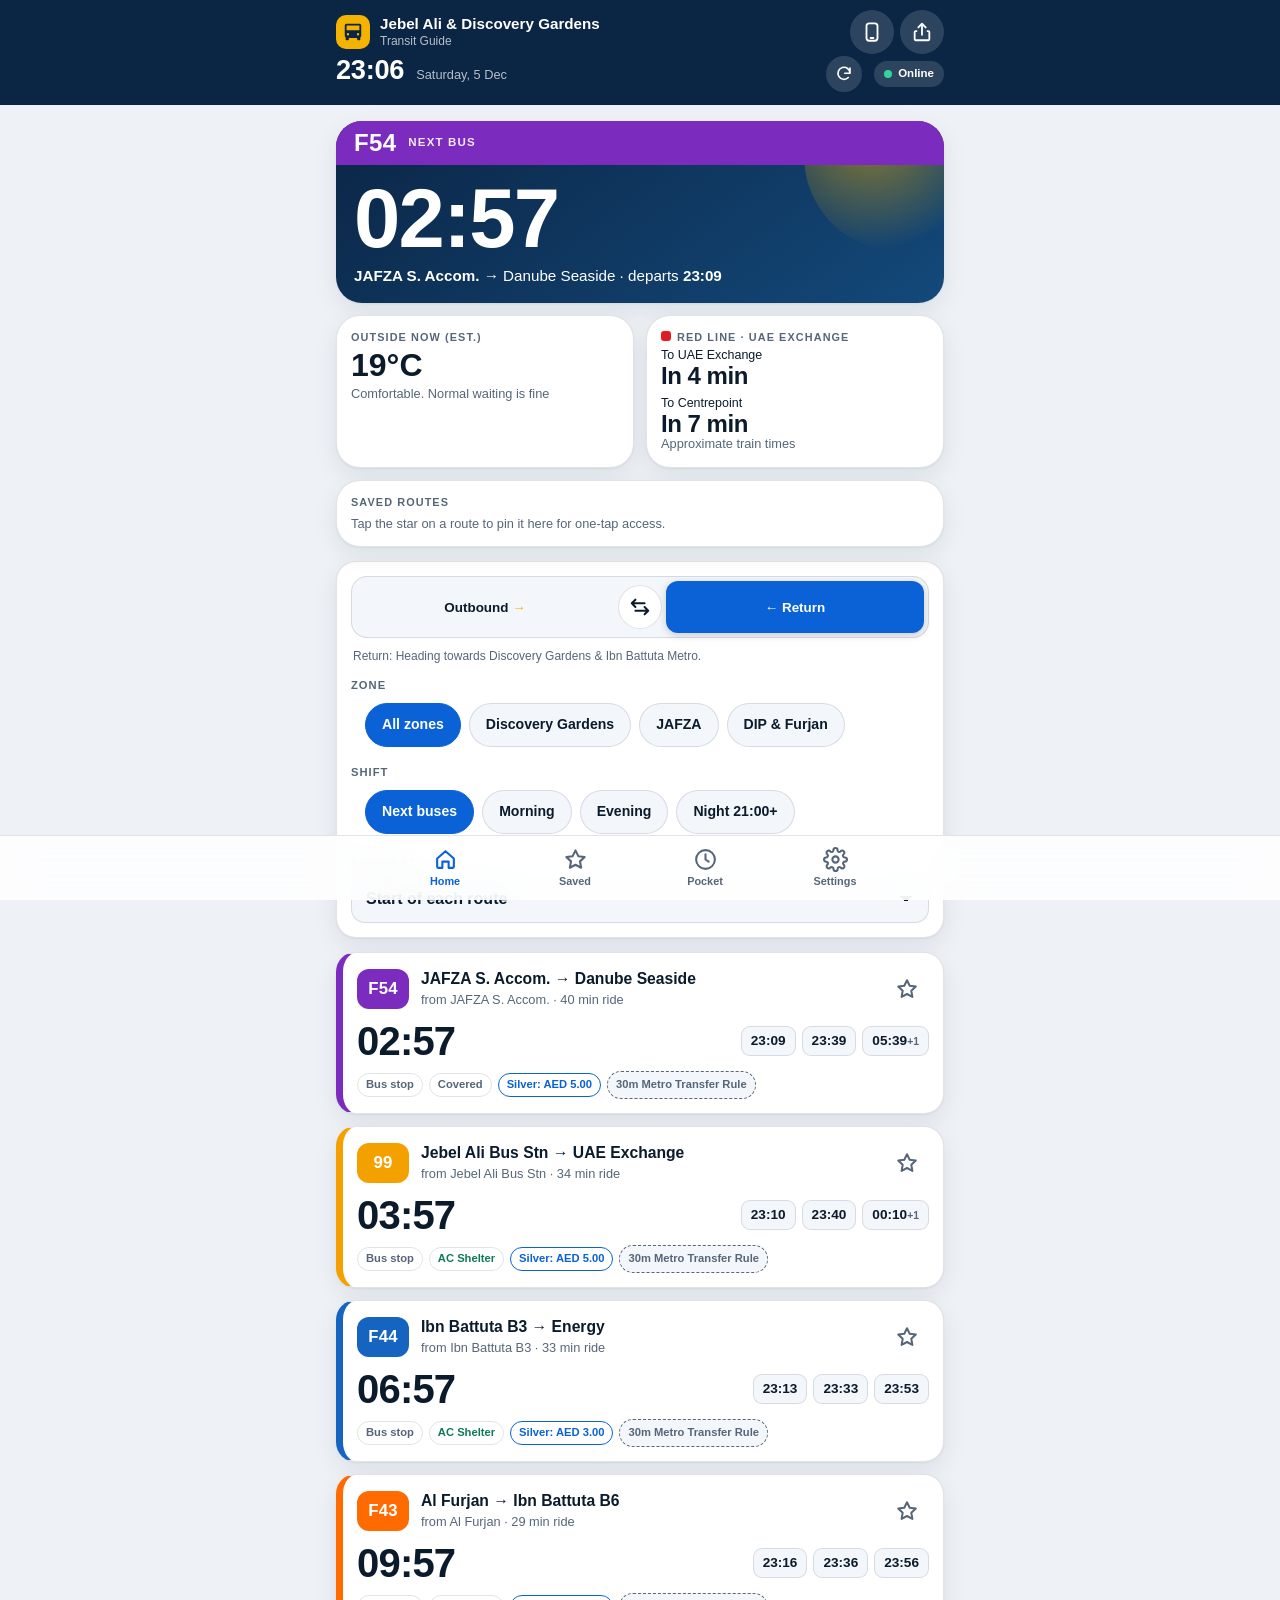
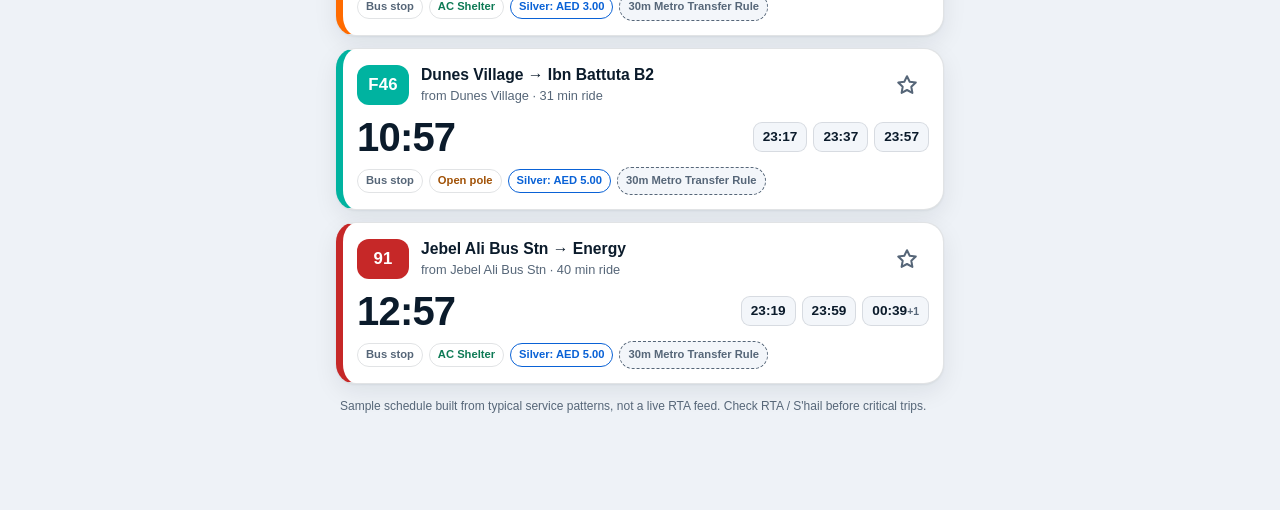
==== commit a3bf4d85: "Add files via upload" ====
--- a/index.html
+++ b/index.html
@@ -19,22 +19,24 @@
   <link rel="icon" href="favicon.ico" sizes="any">
   <link rel="apple-touch-icon" href="apple-touch-icon.png">
 
-  <!-- Open Graph / Twitter. Canonical URL = live GitHub Pages address. -->
+  <!-- Open Graph / Facebook & Messenger Link Preview -->
   <meta property="og:type" content="website">
   <meta property="og:site_name" content="JAFZA Commute">
   <meta property="og:title" content="Jebel Ali &amp; Discovery Gardens Bus Timetable">
   <meta property="og:description" content="Offline-first bus times for shift workers: Discovery Gardens, JAFZA and Jebel Ali Industrial. Next-bus countdown, pocket mode and Metro links.">
   <meta property="og:url" content="https://githubbest729.github.io/JAFZA-Commute-PWA/">
-  <meta property="og:image" content="https://githubbest729.github.io/JAFZA-Commute-PWA/og-image.png">
+  <meta property="og:image" content="https://githubbest729.github.io/JAFZA-Commute-PWA/og-image.png?v=2">
+  <meta property="og:image:secure_url" content="https://githubbest729.github.io/JAFZA-Commute-PWA/og-image.png?v=2">
+  <meta property="og:image:type" content="image/png">
   <meta property="og:image:width" content="1200">
   <meta property="og:image:height" content="630">
-  <meta property="og:image:type" content="image/png">
   <meta property="og:image:alt" content="Jebel Ali and Discovery Gardens Bus Timetable">
+
+  <!-- Twitter / X Card -->
   <meta name="twitter:card" content="summary_large_image">
   <meta name="twitter:title" content="Jebel Ali &amp; Discovery Gardens Bus Timetable">
   <meta name="twitter:description" content="Offline-first bus times for shift workers: Discovery Gardens, JAFZA and Jebel Ali Industrial.">
-  <meta name="twitter:image" content="https://githubbest729.github.io/JAFZA-Commute-PWA/og-image.png">
-
+  <meta name="twitter:image" content="https://githubbest729.github.io/JAFZA-Commute-PWA/og-image.png?v=2">
   <script>
     /* Apply saved display mode before first paint (no flash). */
     try {
